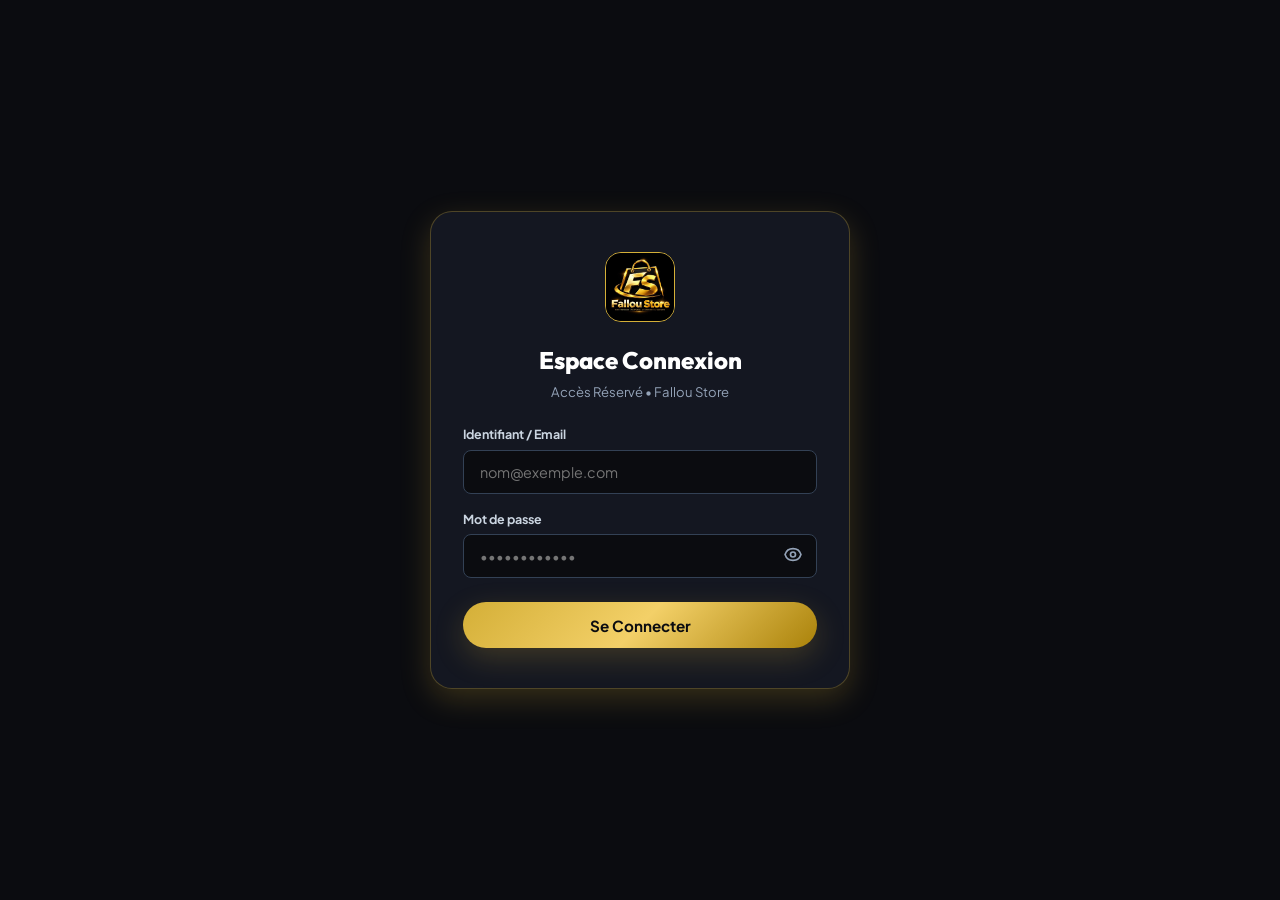
==== admin.html @ ade7ff46 "Initial commit: Fallou Store e-commerce, admin dashboard, vercel config, and Odoo snippet" ====
<!DOCTYPE html>
<html lang="fr">
<head>
  <meta charset="UTF-8">
  <meta name="viewport" content="width=device-width, initial-scale=1.0, viewport-fit=cover">
  <title>Administration | Fallou Store (FS)</title>
  <meta name="robots" content="noindex, nofollow">
  <link rel="icon" type="image/jpeg" href="photo_10_2026-09-23_10-36-58.jpg">
  <link rel="stylesheet" href="css/style.css">
  <link rel="stylesheet" href="https://fonts.googleapis.com/css2?family=Plus+Jakarta+Sans:wght@400;500;600;700;800&family=Outfit:wght@600;700;800;900&display=swap">
  <style>
    /* Styles spécifiques Dashboard Admin */
    body.admin-body {
      background: #0b0c10;
      color: #e2e8f0;
      padding-bottom: 2rem;
    }
    .admin-container {
      max-width: 1300px;
      margin: 0 auto;
      padding: 1.5rem 1rem;
    }
    .admin-top-nav {
      background: #141721;
      border: 1px solid rgba(212, 175, 55, 0.25);
      border-radius: var(--fs-radius-md);
      padding: 1rem 1.5rem;
      display: flex;
      align-items: center;
      justify-content: space-between;
      margin-bottom: 1.75rem;
      flex-wrap: wrap;
      gap: 1rem;
    }
    .admin-logo-wrap {
      display: flex;
      align-items: center;
      gap: 0.75rem;
    }
    .admin-nav-tabs {
      display: flex;
      gap: 0.5rem;
      background: #0b0c10;
      padding: 4px;
      border-radius: var(--fs-radius-full);
      flex-wrap: wrap;
    }
    .admin-nav-tab {
      padding: 0.5rem 1rem;
      font-size: 0.85rem;
      font-weight: 700;
      color: #94a3b8;
      border-radius: var(--fs-radius-full);
      transition: var(--fs-transition);
    }
    .admin-nav-tab.active {
      background: var(--fs-gold-gradient);
      color: #0b0c10;
    }
    .admin-kpi-grid {
      display: grid;
      grid-template-columns: repeat(auto-fit, minmax(240px, 1fr));
      gap: 1.25rem;
      margin-bottom: 2rem;
    }
    .admin-kpi-card {
      background: #141721;
      border: 1px solid rgba(255, 255, 255, 0.08);
      border-radius: var(--fs-radius-md);
      padding: 1.5rem;
      position: relative;
      overflow: hidden;
    }
    .admin-kpi-card::before {
      content: '';
      position: absolute;
      top: 0;
      left: 0;
      right: 0;
      height: 3px;
      background: var(--fs-gold-gradient);
    }
    .kpi-title {
      font-size: 0.82rem;
      color: #94a3b8;
      text-transform: uppercase;
      font-weight: 700;
      letter-spacing: 0.05em;
    }
    .kpi-val {
      font-family: var(--fs-font-display);
      font-size: 1.85rem;
      font-weight: 800;
      color: #ffffff;
      margin: 0.4rem 0 0.2rem;
    }
    .kpi-sub {
      font-size: 0.78rem;
      color: #10b981;
      font-weight: 600;
    }

    .admin-table-card {
      background: #141721;
      border: 1px solid rgba(255, 255, 255, 0.08);
      border-radius: var(--fs-radius-md);
      padding: 1.5rem;
      margin-bottom: 2rem;
    }
    .admin-table-head {
      display: flex;
      align-items: center;
      justify-content: space-between;
      margin-bottom: 1.25rem;
      flex-wrap: wrap;
      gap: 0.75rem;
    }
    .admin-table-head h3 {
      font-family: var(--fs-font-display);
      font-size: 1.25rem;
      font-weight: 800;
      color: #ffffff;
    }
    .admin-table-wrap {
      overflow-x: auto;
    }
    table.admin-table {
      width: 100%;
      border-collapse: collapse;
      text-align: left;
      font-size: 0.88rem;
    }
    table.admin-table th {
      background: #0f121a;
      color: #94a3b8;
      padding: 0.85rem 1rem;
      font-weight: 700;
      border-bottom: 1px solid rgba(255, 255, 255, 0.08);
    }
    table.admin-table td {
      padding: 0.95rem 1rem;
      border-bottom: 1px solid rgba(255, 255, 255, 0.05);
      color: #cbd5e1;
    }
    table.admin-table tr:hover td {
      background: rgba(255, 255, 255, 0.02);
    }
    .badge-status {
      padding: 0.25rem 0.65rem;
      border-radius: var(--fs-radius-full);
      font-size: 0.75rem;
      font-weight: 700;
      display: inline-block;
    }
    .badge-in-stock { background: rgba(16, 185, 129, 0.15); color: #34d399; }
    .badge-out-stock { background: rgba(239, 68, 68, 0.15); color: #f87171; }

    /* Switch iOS */
    .switch {
      position: relative;
      display: inline-block;
      width: 44px;
      height: 24px;
    }
    .switch input { opacity: 0; width: 0; height: 0; }
    .slider {
      position: absolute; cursor: pointer; top: 0; left: 0; right: 0; bottom: 0;
      background-color: #334155; transition: .3s; border-radius: 24px;
    }
    .slider:before {
      position: absolute; content: ""; height: 18px; width: 18px; left: 3px; bottom: 3px;
      background-color: white; transition: .3s; border-radius: 50%;
    }
    input:checked + .slider { background-color: #10b981; }
    input:checked + .slider:before { transform: translateX(20px); }

    /* Login Overlay */
    .login-overlay {
      position: fixed; inset: 0; background: #0b0c10;
      z-index: 9999; display: flex; align-items: center; justify-content: center; padding: 1rem;
    }
    .login-card {
      background: #141721; border: 1px solid rgba(212, 175, 55, 0.3);
      border-radius: var(--fs-radius-lg); padding: 2.5rem 2rem; max-width: 420px; width: 100%;
      text-align: center; box-shadow: var(--fs-shadow-gold);
    }
  </style>
</head>
<body class="admin-body">

  <!-- OVERLAY DE CONNEXION SÉCURISÉE -->
  <div id="adminLoginOverlay" class="login-overlay">
    <div class="login-card">
      <img src="photo_10_2026-09-23_10-36-58.jpg" alt="Fallou Store" style="width: 70px; height: 70px; border-radius: 16px; margin: 0 auto 1.25rem; border: 1px solid var(--fs-gold);">
      <h2 style="font-family: var(--fs-font-display); font-size: 1.5rem; font-weight: 800; color: #fff; margin-bottom: 0.25rem;">Espace Connexion</h2>
      <p style="font-size: 0.82rem; color: #94a3b8; margin-bottom: 1.5rem;">Accès Réservé • Fallou Store</p>

      <form id="adminLoginForm">
        <div style="margin-bottom: 1rem; text-align: left;">
          <label style="display: block; font-size: 0.78rem; font-weight: 700; color: #cbd5e1; margin-bottom: 0.35rem;">Identifiant / Email</label>
          <input type="email" id="loginEmail" class="fs-form-control" style="background: #0b0c10; border-color: #334155; color: #fff;" placeholder="nom@exemple.com" required>
        </div>
        <div style="margin-bottom: 1.5rem; text-align: left;">
          <label style="display: block; font-size: 0.78rem; font-weight: 700; color: #cbd5e1; margin-bottom: 0.35rem;">Mot de passe</label>
          <div style="position: relative;">
            <input type="password" id="loginPassword" class="fs-form-control" style="background: #0b0c10; border-color: #334155; color: #fff; padding-right: 42px;" placeholder="••••••••••••" required>
            <button type="button" id="togglePasswordBtn" style="position: absolute; right: 10px; top: 50%; transform: translateY(-50%); background: none; border: none; color: #94a3b8; cursor: pointer; padding: 4px;" title="Afficher/Masquer le mot de passe">
              <svg id="eyeIcon" width="20" height="20" fill="none" stroke="currentColor" viewBox="0 0 24 24">
                <path stroke-linecap="round" stroke-linejoin="round" stroke-width="2" d="M15 12a3 3 0 11-6 0 3 3 0 016 0z"/>
                <path stroke-linecap="round" stroke-linejoin="round" stroke-width="2" d="M2.458 12C3.732 7.943 7.523 5 12 5c4.478 0 8.268 2.943 9.542 7-1.274 4.057-5.064 7-9.542 7-4.477 0-8.268-2.943-9.542-7z"/>
              </svg>
            </button>
          </div>
        </div>
        <button type="submit" class="fs-btn-primary" style="width: 100%; justify-content: center;">
          Se Connecter
        </button>
      </form>
    </div>
  </div>

  <!-- CONTENU DASHBOARD -->
  <div class="admin-container" id="adminMainContent" style="display: none;">
    <!-- Top Header -->
    <header class="admin-top-nav">
      <div class="admin-logo-wrap">
        <img src="photo_10_2026-09-23_10-36-58.jpg" alt="FS Logo" style="width: 42px; height: 42px; border-radius: 10px; border: 1px solid var(--fs-gold);">
        <div>
          <h1 style="font-family: var(--fs-font-display); font-size: 1.2rem; font-weight: 800; color: #fff; line-height: 1.1;">Fallou Store <span style="color: var(--fs-gold);">Admin</span></h1>
          <span style="font-size: 0.72rem; color: #94a3b8;">Électronique • Parfums • Accessoires • Gadgets</span>
        </div>
      </div>

      <nav class="admin-nav-tabs">
        <button class="admin-nav-tab active" data-tab="tabOverview" onclick="switchAdminTab('tabOverview')">Vue Globale</button>
        <button class="admin-nav-tab" data-tab="tabOrders" onclick="switchAdminTab('tabOrders')">Commandes & Livraisons à Venir</button>
        <button class="admin-nav-tab" data-tab="tabTraffic" onclick="switchAdminTab('tabTraffic')">Fréquentation & Trafic</button>
        <button class="admin-nav-tab" data-tab="tabProducts" onclick="switchAdminTab('tabProducts')">Produits & Stock</button>
        <button class="admin-nav-tab" data-tab="tabAbandoned" onclick="switchAdminTab('tabAbandoned')">Paniers Abandonnés</button>
      </nav>

      <div style="display: flex; align-items: center; gap: 0.75rem; flex-wrap: wrap;">
        <div class="live-visitors-badge" id="liveVisitorsBadge" title="Visiteurs connectés actuellement">
          <span class="live-pulse-dot"></span>
          <span><b id="liveVisitorsCount">18</b> en direct</span>
        </div>
        <a href="index.html" class="fs-btn-video" style="padding: 0.5rem 0.9rem; font-size: 0.8rem;" target="_blank">
          Voir la Boutique ↗
        </a>
        <button onclick="adminLogout()" style="color: #ef4444; font-size: 0.8rem; font-weight: 700; padding: 0.5rem; background: rgba(239, 68, 68, 0.1); border-radius: 8px; border: none; cursor: pointer;">
          Déconnexion
        </button>
      </div>
    </header>

    <!-- SECTION 1 : VUE GLOBALE & STATISTIQUES EN DIRECT -->
    <div id="tabOverview" class="admin-tab-pane">
      <div class="admin-kpi-grid">
        <div class="admin-kpi-card" style="border-top: 3px solid #10b981;">
          <div class="kpi-title">CA Encaissé (Livrées)</div>
          <div class="kpi-val" id="kpiRevenue" style="color: #34d399;">0 FCFA</div>
          <div class="kpi-sub" id="kpiDeliveredCount">0 commandes livrées avec succès</div>
        </div>

        <div class="admin-kpi-card" style="border-top: 3px solid #f59e0b;">
          <div class="kpi-title">Commandes à Venir (À Livrer)</div>
          <div class="kpi-val" id="kpiUpcomingRevenue" style="color: #fbbf24;">0 FCFA</div>
          <div class="kpi-sub" id="kpiUpcomingCount" style="color: #fbbf24;">0 commandes en attente de livraison</div>
        </div>

        <div class="admin-kpi-card" style="border-top: 3px solid #38bdf8;">
          <div class="kpi-title">Fréquentation du Site</div>
          <div class="kpi-val" id="kpiVisitsToday" style="color: #38bdf8;">0 visites</div>
          <div class="kpi-sub" id="kpiVisitsTotal">Total : 0 visites enregistrées</div>
        </div>

        <div class="admin-kpi-card" style="border-top: 3px solid var(--fs-gold);">
          <div class="kpi-title">Taux de Conversion</div>
          <div class="kpi-val" id="kpiConversion" style="color: var(--fs-gold-light);">0%</div>
          <div class="kpi-sub" id="kpiOrdersTotal">Commandes WhatsApp / Visiteurs</div>
        </div>

        <div class="admin-kpi-card">
          <div class="kpi-title">Catalogue & Stocks</div>
          <div class="kpi-val" id="kpiStockStatus">0 / 0</div>
          <div class="kpi-sub" id="kpiOutOfStockCount">0 en rupture</div>
        </div>

        <div class="admin-kpi-card">
          <div class="kpi-title">Paniers Abandonnés</div>
          <div class="kpi-val" id="kpiAbandonedCount" style="color: #f59e0b;">0</div>
          <div class="kpi-sub" style="color: #f59e0b;">Clients à relancer WhatsApp</div>
        </div>
      </div>

      <!-- Commandes à Venir Prioritaires (Action Rapide) -->
      <div class="admin-table-card" style="border: 1px solid rgba(245, 158, 11, 0.25);">
        <div class="admin-table-head">
          <div>
            <h3 style="color: #fbbf24; display: flex; align-items: center; gap: 8px;">
              <span>⚡</span> Commandes à Préparer & Livrer en Priorité
            </h3>
            <p style="font-size: 0.8rem; color: #94a3b8; margin-top: 3px;">Ces commandes nécessitent une préparation de colis ou un contact avec le coursier.</p>
          </div>
          <button class="fs-btn-primary" style="padding: 0.45rem 1rem; font-size: 0.82rem;" onclick="switchAdminTab('tabOrders')">Gérer Tout le Planning</button>
        </div>
        <div class="admin-table-wrap">
          <table class="admin-table">
            <thead>
              <tr>
                <th>Réf</th>
                <th>Client & Contact</th>
                <th>Articles</th>
                <th>Zone / Créneau</th>
                <th>Montant</th>
                <th>Statut Actuel</th>
                <th>Changer Statut</th>
              </tr>
            </thead>
            <tbody id="upcomingOrdersTableBody">
              <!-- Dynamique JS -->
            </tbody>
          </table>
        </div>
      </div>

      <!-- Dernières Commandes Récentes -->
      <div class="admin-table-card">
        <div class="admin-table-head">
          <h3>Toutes les Commandes Récentes</h3>
          <button class="fs-btn-primary" style="padding: 0.45rem 1rem; font-size: 0.82rem;" onclick="switchAdminTab('tabOrders')">Voir Historique Complet</button>
        </div>
        <div class="admin-table-wrap">
          <table class="admin-table">
            <thead>
              <tr>
                <th>Réf</th>
                <th>Date</th>
                <th>Client</th>
                <th>Téléphone</th>
                <th>Zone / Ville</th>
                <th>Montant</th>
                <th>Paiement</th>
                <th>Statut</th>
              </tr>
            </thead>
            <tbody id="overviewOrdersTable">
              <!-- Dynamique JS -->
            </tbody>
          </table>
        </div>
      </div>
    </div>

    <!-- SECTION 2 : COMMANDES WHATSAPP & COMMANDES À VENIR -->
    <div id="tabOrders" class="admin-tab-pane" style="display: none;">
      <div class="admin-table-card">
        <div class="admin-table-head">
          <div>
            <h3>Gestion Complète des Commandes & Livraisons</h3>
            <p style="font-size: 0.82rem; color: #94a3b8;">Mettez à jour le statut en temps réel pour synchroniser les livraisons et le chiffre d'affaires.</p>
          </div>
          <div style="display: flex; gap: 0.5rem; flex-wrap: wrap;">
            <button class="fs-btn-video" style="font-size: 0.8rem; padding: 0.45rem 0.85rem;" onclick="filterOrdersByStatus('all')">Toutes</button>
            <button class="fs-btn-video" style="font-size: 0.8rem; padding: 0.45rem 0.85rem;" onclick="filterOrdersByStatus('pending')">À Livrer</button>
            <button class="fs-btn-video" style="font-size: 0.8rem; padding: 0.45rem 0.85rem;" onclick="filterOrdersByStatus('done')">Livrées</button>
          </div>
        </div>
        <div class="admin-table-wrap">
          <table class="admin-table">
            <thead>
              <tr>
                <th>Réf</th>
                <th>Date</th>
                <th>Client & WhatsApp</th>
                <th>Articles commandés</th>
                <th>Zone & Créneau</th>
                <th>Total (FCFA)</th>
                <th>Statut</th>
                <th>Mise à Jour Rapide</th>
                <th>Action</th>
              </tr>
            </thead>
            <tbody id="allOrdersTable">
              <!-- Rempli par JS -->
            </tbody>
          </table>
        </div>
      </div>
    </div>

    <!-- SECTION 3 : FRÉQUENTATION & ANALYTICS DU SITE -->
    <div id="tabTraffic" class="admin-tab-pane" style="display: none;">
      <div class="admin-kpi-grid">
        <div class="admin-kpi-card">
          <div class="kpi-title">Visiteurs en Direct</div>
          <div class="kpi-val" id="trafficLiveCount" style="color: #10b981;">18</div>
          <div class="kpi-sub">Navigation active sur Fallou Store</div>
        </div>
        <div class="admin-kpi-card">
          <div class="kpi-title">Visites Aujourd'hui</div>
          <div class="kpi-val" id="trafficTodayCount" style="color: #38bdf8;">192</div>
          <div class="kpi-sub">+18% par rapport à la moyenne</div>
        </div>
        <div class="admin-kpi-card">
          <div class="kpi-title">Visites Totales Enregistrées</div>
          <div class="kpi-val" id="trafficTotalCount">1 480</div>
          <div class="kpi-sub">Sessions cumulées</div>
        </div>
        <div class="admin-kpi-card">
          <div class="kpi-title">Temps Moyen par Session</div>
          <div class="kpi-val" style="color: var(--fs-gold-light);">3m 42s</div>
          <div class="kpi-sub">Fort engagement sur les fiches produits</div>
        </div>
      </div>

      <!-- Graphiques et Répartition du Trafic -->
      <div style="display: grid; grid-template-columns: repeat(auto-fit, minmax(320px, 1fr)); gap: 1.5rem; margin-bottom: 2rem;">
        
        <!-- Appareils des Visiteurs -->
        <div class="admin-table-card" style="margin-bottom: 0;">
          <h3 style="margin-bottom: 1rem; font-size: 1.1rem; color: #fff;">📱 Appareils des Visiteurs</h3>
          <div style="margin-bottom: 1rem;">
            <div style="display: flex; justify-content: space-between; font-size: 0.85rem; margin-bottom: 0.4rem;">
              <span>Smartphones (iPhone, Android)</span>
              <b style="color: var(--fs-gold);">84%</b>
            </div>
            <div class="fs-stat-bar-track">
              <div class="fs-stat-bar-fill" style="width: 84%; background: var(--fs-gold-gradient);"></div>
            </div>
          </div>
          <div>
            <div style="display: flex; justify-content: space-between; font-size: 0.85rem; margin-bottom: 0.4rem;">
              <span>Ordinateurs & Laptops</span>
              <b style="color: #38bdf8;">16%</b>
            </div>
            <div class="fs-stat-bar-track">
              <div class="fs-stat-bar-fill" style="width: 16%; background: #38bdf8;"></div>
            </div>
          </div>
        </div>

        <!-- Zones Géographiques des Acheteurs -->
        <div class="admin-table-card" style="margin-bottom: 0;">
          <h3 style="margin-bottom: 1rem; font-size: 1.1rem; color: #fff;">📍 Provenance des Visiteurs</h3>
          <div style="margin-bottom: 0.75rem;">
            <div style="display: flex; justify-content: space-between; font-size: 0.85rem; margin-bottom: 0.35rem;">
              <span>Dakar Ville (Plateau, Almadies, Mermoz, Ouakam)</span>
              <b>68%</b>
            </div>
            <div class="fs-stat-bar-track">
              <div class="fs-stat-bar-fill" style="width: 68%; background: #10b981;"></div>
            </div>
          </div>
          <div style="margin-bottom: 0.75rem;">
            <div style="display: flex; justify-content: space-between; font-size: 0.85rem; margin-bottom: 0.35rem;">
              <span>Banlieue (Guédiawaye, Pikine, Rufisque)</span>
              <b>22%</b>
            </div>
            <div class="fs-stat-bar-track">
              <div class="fs-stat-bar-fill" style="width: 22%; background: #f59e0b;"></div>
            </div>
          </div>
          <div>
            <div style="display: flex; justify-content: space-between; font-size: 0.85rem; margin-bottom: 0.35rem;">
              <span>Régions (Thiès, Mbour, Saint-Louis, Touba)</span>
              <b>10%</b>
            </div>
            <div class="fs-stat-bar-track">
              <div class="fs-stat-bar-fill" style="width: 10%; background: #ec4899;"></div>
            </div>
          </div>
        </div>

        <!-- Tranches Horaires d'Affluence -->
        <div class="admin-table-card" style="margin-bottom: 0;">
          <h3 style="margin-bottom: 1rem; font-size: 1.1rem; color: #fff;">⏰ Heures d'Affluence (Pics d'Achats)</h3>
          <div style="display: flex; flex-direction: column; gap: 0.75rem;">
            <div>
              <div style="display: flex; justify-content: space-between; font-size: 0.82rem; margin-bottom: 0.3rem;">
                <span>Soirée (18h00 - 23h00) • Pic Majeur</span>
                <b style="color: #34d399;">42% des visites</b>
              </div>
              <div class="fs-stat-bar-track"><div class="fs-stat-bar-fill" style="width: 42%; background: #10b981;"></div></div>
            </div>
            <div>
              <div style="display: flex; justify-content: space-between; font-size: 0.82rem; margin-bottom: 0.3rem;">
                <span>Après-Midi (13h00 - 17h00)</span>
                <b style="color: #38bdf8;">32% des visites</b>
              </div>
              <div class="fs-stat-bar-track"><div class="fs-stat-bar-fill" style="width: 32%; background: #38bdf8;"></div></div>
            </div>
            <div>
              <div style="display: flex; justify-content: space-between; font-size: 0.82rem; margin-bottom: 0.3rem;">
                <span>Matinée (09h00 - 12h00)</span>
                <b style="color: #94a3b8;">26% des visites</b>
              </div>
              <div class="fs-stat-bar-track"><div class="fs-stat-bar-fill" style="width: 26%; background: #64748b;"></div></div>
            </div>
          </div>
        </div>

      </div>
    </div>

    <!-- SECTION 4 : GESTION DES PRODUITS & STOCK -->
    <div id="tabProducts" class="admin-tab-pane" style="display: none;">
      <div class="admin-table-card">
        <div class="admin-table-head">
          <div>
            <h3>Catalogue des Produits & État des Stocks</h3>
            <p style="font-size: 0.8rem; color: #94a3b8; margin-top: 3px;">Basculez un produit en rupture d'un simple clic pour désactiver l'achat sur le site public.</p>
          </div>
          <button class="fs-btn-primary" onclick="openAddProductModal()">
            + Ajouter un Nouveau Produit
          </button>
        </div>

        <div class="admin-table-wrap">
          <table class="admin-table">
            <thead>
              <tr>
                <th>Visuel</th>
                <th>Nom du Produit</th>
                <th>Catégorie</th>
                <th>Prix (FCFA)</th>
                <th>État du Stock</th>
                <th>Action Rapide</th>
                <th>Supprimer</th>
              </tr>
            </thead>
            <tbody id="adminProductsTable">
              <!-- Rempli par JavaScript -->
            </tbody>
          </table>
        </div>
      </div>
    </div>

    <!-- SECTION 5 : PANIERS ABANDONNÉS & RELANCE -->
    <div id="tabAbandoned" class="admin-tab-pane" style="display: none;">
      <div class="admin-table-card">
        <div class="admin-table-head">
          <div>
            <h3>Paniers Abandonnés Détectés</h3>
            <p style="font-size: 0.8rem; color: #94a3b8;">Relancez ces prospects sur WhatsApp pour convertir leur panier en vente !</p>
          </div>
        </div>
        <div class="admin-table-wrap">
          <table class="admin-table">
            <thead>
              <tr>
                <th>Date Détection</th>
                <th>Contact</th>
                <th>Articles dans le panier</th>
                <th>Valeur Estimée</th>
                <th>Relance WhatsApp</th>
              </tr>
            </thead>
            <tbody id="abandonedTable">
              <!-- Rempli par JS -->
            </tbody>
          </table>
        </div>
      </div>
    </div>
  </div>

  <!-- MODALE AJOUT DE PRODUIT -->
  <div id="adminAddModal" class="fs-modal-backdrop">
    <div class="fs-modal-window" style="background: #141721; color: #fff; max-width: 600px; border: 1px solid rgba(212, 175, 55, 0.3);">
      <button class="fs-modal-close" onclick="closeAddProductModal()" style="background: #0f121a; color: #fff;">✕</button>
      <div style="padding: 2rem;">
        <h3 style="font-family: var(--fs-font-display); font-size: 1.4rem; font-weight: 800; color: #fff; margin-bottom: 1.25rem;">
          Ajouter un Produit au Catalogue
        </h3>
        <form id="adminAddProductForm">
          <div class="fs-form-group">
            <label class="fs-form-label" style="color: #cbd5e1;">Nom du Produit *</label>
            <input type="text" id="newProdName" class="fs-form-control" style="background: #0b0c10; border-color: #334155; color: #fff;" placeholder="ex: Smart Watch Série 12 Ultra" required>
          </div>
          <div style="display: grid; grid-template-columns: 1fr 1fr; gap: 1rem;">
            <div class="fs-form-group">
              <label class="fs-form-label" style="color: #cbd5e1;">Catégorie *</label>
              <select id="newProdCat" class="fs-form-control" style="background: #0b0c10; border-color: #334155; color: #fff;" required>
                <option value="electronique">Électronique</option>
                <option value="parfums">Parfums</option>
                <option value="accessoires">Accessoires</option>
                <option value="gadgets">Gadgets</option>
              </select>
            </div>
            <div class="fs-form-group">
              <label class="fs-form-label" style="color: #cbd5e1;">Prix (FCFA) *</label>
              <input type="number" id="newProdPrice" class="fs-form-control" style="background: #0b0c10; border-color: #334155; color: #fff;" placeholder="ex: 35000" required>
            </div>
          </div>
          <div class="fs-form-group">
            <label class="fs-form-label" style="color: #cbd5e1;">URL de la Photo du Produit *</label>
            <input type="url" id="newProdImage" class="fs-form-control" style="background: #0b0c10; border-color: #334155; color: #fff;" placeholder="https://res.cloudinary.com/... ou nom de fichier local" required>
          </div>
          <div class="fs-form-group">
            <label class="fs-form-label" style="color: #cbd5e1;">Description Courte</label>
            <textarea id="newProdDesc" class="fs-form-control" style="background: #0b0c10; border-color: #334155; color: #fff; min-height: 80px;" placeholder="Points forts, fonctionnalités, caractéristiques..."></textarea>
          </div>
          <button type="submit" class="fs-btn-primary" style="width: 100%; justify-content: center; margin-top: 1rem;">
            Enregistrer et Publier sur le Site
          </button>
        </form>
      </div>
    </div>
  </div>

  <!-- BOÎTE DE DIALOGUE DE CONFIRMATION PERSONNALISÉE (Remplace confirm()) -->
  <div id="fsConfirmDialog" class="fs-confirm-dialog-backdrop" role="dialog" aria-modal="true">
    <div class="fs-confirm-dialog-card">
      <div class="fs-confirm-dialog-icon">
        <svg width="32" height="32" fill="none" stroke="currentColor" viewBox="0 0 24 24">
          <path stroke-linecap="round" stroke-linejoin="round" stroke-width="2" d="M19 7l-.867 12.142A2 2 0 0116.138 21H7.862a2 2 0 01-1.995-1.858L5 7m5 4v6m4-6v6m1-10V4a1 1 0 00-1-1h-4a1 1 0 00-1 1v3M4 7h16" />
        </svg>
      </div>
      <h3 class="fs-confirm-dialog-title" id="fsConfirmTitle">Confirmer l'action</h3>
      <p class="fs-confirm-dialog-desc" id="fsConfirmMsg">Êtes-vous certain de vouloir effectuer cette action ?</p>
      <div id="fsConfirmItemWrap"></div>
      <div class="fs-confirm-dialog-actions">
        <button type="button" class="fs-confirm-btn-cancel" id="fsConfirmCancelBtn">Annuler</button>
        <button type="button" class="fs-confirm-btn-danger" id="fsConfirmOkBtn">
          <svg width="18" height="18" fill="none" stroke="currentColor" viewBox="0 0 24 24"><path stroke-linecap="round" stroke-linejoin="round" stroke-width="2" d="M19 7l-.867 12.142A2 2 0 0116.138 21H7.862a2 2 0 01-1.995-1.858L5 7m5 4v6m4-6v6m1-10V4a1 1 0 00-1-1h-4a1 1 0 00-1 1v3M4 7h16"/></svg>
          <span id="fsConfirmOkText">Supprimer</span>
        </button>
      </div>
    </div>
  </div>

  <script src="js/products-data.js"></script>
  <script src="js/supabase-client.js"></script>
  <script src="js/admin.js"></script>
</body>
</html>
---- css/style.css ----
/* ==========================================================================
   FALLOU STORE (FS) - DESIGN SYSTEM & STYLESHEET HAUTE COUTURE
   Inspiré par NovaTrend & TechHub - Dark Luxe Gold & Modern Minimalist
   Optimisé Mobile First, Desktop & Compatibilité Odoo
   ========================================================================== */

@import url('https://fonts.googleapis.com/css2?family=Plus+Jakarta+Sans:wght@300;400;500;600;700;800&family=Outfit:wght@400;500;600;700;800;900&display=swap');

:root {
  /* Palette de couleurs Luxe */
  --fs-gold: #d4af37;
  --fs-gold-light: #f5d77f;
  --fs-gold-dark: #aa820a;
  --fs-gold-glow: rgba(212, 175, 55, 0.25);
  --fs-gold-gradient: linear-gradient(135deg, #d4af37 0%, #f3d068 50%, #aa820a 100%);
  --fs-gold-gradient-hover: linear-gradient(135deg, #f5d77f 0%, #d4af37 50%, #c1951c 100%);
  
  --fs-bg-dark: #0a0b0e;
  --fs-bg-card-dark: #12141a;
  --fs-bg-elevated: #1a1e28;
  --fs-border-dark: rgba(255, 255, 255, 0.08);
  --fs-border-gold: rgba(212, 175, 55, 0.35);

  --fs-bg-light: #f8f9fc;
  --fs-bg-card-white: #ffffff;
  --fs-text-main: #0f172a;
  --fs-text-muted: #64748b;
  --fs-text-white: #ffffff;
  --fs-text-gold: #c59b27;

  --fs-whatsapp: #25d366;
  --fs-whatsapp-dark: #128c7e;
  --fs-wave: #1ba0e2;
  --fs-om: #ff6600;
  --fs-danger: #ef4444;
  --fs-success: #10b981;

  /* Typographie */
  --fs-font-sans: 'Plus Jakarta Sans', -apple-system, BlinkMacSystemFont, 'Segoe UI', Roboto, sans-serif;
  --fs-font-display: 'Outfit', -apple-system, BlinkMacSystemFont, sans-serif;

  /* Ombres & Effets */
  --fs-shadow-sm: 0 2px 8px rgba(0, 0, 0, 0.04);
  --fs-shadow-md: 0 8px 24px rgba(0, 0, 0, 0.07);
  --fs-shadow-lg: 0 16px 40px rgba(0, 0, 0, 0.12);
  --fs-shadow-gold: 0 10px 30px rgba(212, 175, 55, 0.22);
  --fs-radius-sm: 8px;
  --fs-radius-md: 14px;
  --fs-radius-lg: 22px;
  --fs-radius-xl: 32px;
  --fs-radius-full: 9999px;

  --fs-transition: all 0.25s cubic-bezier(0.16, 1, 0.3, 1);
  --fs-nav-height: 72px;
  --fs-mobile-bar-height: 68px;
}

/* Reset de base */
*, *::before, *::after {
  box-sizing: border-box;
  margin: 0;
  padding: 0;
}

html {
  scroll-behavior: smooth;
  font-size: 16px;
  -webkit-tap-highlight-color: transparent;
}

body {
  font-family: var(--fs-font-sans);
  background-color: var(--fs-bg-light);
  color: var(--fs-text-main);
  line-height: 1.5;
  overflow-x: hidden;
  padding-bottom: calc(var(--fs-mobile-bar-height) + env(safe-area-inset-bottom, 0px));
}

@media (min-width: 992px) {
  body {
    padding-bottom: 0;
  }
}

/* Utilitaires & Liens */
a {
  color: inherit;
  text-decoration: none;
  transition: var(--fs-transition);
}

button {
  cursor: pointer;
  border: none;
  background: none;
  font-family: inherit;
  outline: none;
}

img {
  max-width: 100%;
  height: auto;
  display: block;
}

.container {
  width: 100%;
  max-width: 1280px;
  margin: 0 auto;
  padding: 0 1.25rem;
}

/* ==========================================================================
   1. TOP ANNOUNCEMENT BAR (NovaTrend Inspired)
   ========================================================================== */
.fs-top-bar {
  background: var(--fs-bg-dark);
  color: #d1d5db;
  font-size: 0.82rem;
  padding: 0.5rem 0;
  border-bottom: 1px solid rgba(212, 175, 55, 0.2);
  /* Hidden on mobile — prevents double bar on phones */
  display: none;
}

@media (min-width: 768px) {
  .fs-top-bar {
    display: block;
  }
}

.fs-top-bar-inner {
  display: flex;
  align-items: center;
  justify-content: space-between;
  flex-wrap: wrap;
  gap: 0.5rem;
}

.fs-top-ticker {
  display: flex;
  align-items: center;
  gap: 0.75rem;
  font-weight: 500;
}

.fs-top-ticker .badge-pulse {
  background: var(--fs-gold-gradient);
  color: #000;
  font-size: 0.7rem;
  font-weight: 700;
  padding: 2px 8px;
  border-radius: var(--fs-radius-full);
  text-transform: uppercase;
}

.fs-top-links {
  display: none;
  align-items: center;
  gap: 1.25rem;
}

@media (min-width: 768px) {
  .fs-top-links {
    display: flex;
  }
}

.fs-top-links a:hover {
  color: var(--fs-gold-light);
}

/* ==========================================================================
   2. MAIN HEADER & NAVIGATION
   ========================================================================== */
.fs-header {
  position: sticky;
  top: 0;
  z-index: 1000;
  background: rgba(255, 255, 255, 0.95);
  backdrop-filter: blur(12px);
  -webkit-backdrop-filter: blur(12px);
  border-bottom: 1px solid rgba(0, 0, 0, 0.06);
  transition: var(--fs-transition);
}

.fs-header-inner {
  display: flex;
  align-items: center;
  justify-content: space-between;
  height: var(--fs-nav-height);
  gap: 1rem;
}

/* Brand Logo */
.fs-brand {
  display: flex;
  align-items: center;
  gap: 0.75rem;
  text-decoration: none;
}

.fs-logo-img {
  width: 46px;
  height: 46px;
  border-radius: 12px;
  object-fit: cover;
  box-shadow: 0 4px 12px rgba(212, 175, 55, 0.3);
  border: 1px solid rgba(212, 175, 55, 0.4);
}

.fs-brand-text {
  display: flex;
  flex-direction: column;
}

.fs-brand-title {
  font-family: var(--fs-font-display);
  font-size: 1.35rem;
  font-weight: 800;
  letter-spacing: -0.02em;
  color: #0b0c10;
  line-height: 1.1;
}

.fs-brand-title span {
  background: var(--fs-gold-gradient);
  -webkit-background-clip: text;
  -webkit-text-fill-color: transparent;
}

.fs-brand-subtitle {
  font-size: 0.68rem;
  color: var(--fs-text-muted);
  text-transform: uppercase;
  letter-spacing: 0.12em;
  font-weight: 600;
}

/* Desktop Search Bar */
.fs-search-wrapper {
  flex: 1;
  max-width: 440px;
  position: relative;
  display: none;
}

@media (min-width: 768px) {
  .fs-search-wrapper {
    display: block;
  }
}

.fs-search-input {
  width: 100%;
  padding: 0.7rem 1.25rem 0.7rem 2.75rem;
  border-radius: var(--fs-radius-full);
  border: 1px solid #e2e8f0;
  background: #f1f5f9;
  font-size: 0.9rem;
  color: var(--fs-text-main);
  transition: var(--fs-transition);
}

.fs-search-input:focus {
  background: #ffffff;
  border-color: var(--fs-gold);
  box-shadow: 0 0 0 3px var(--fs-gold-glow);
  outline: none;
}

.fs-search-icon {
  position: absolute;
  left: 1rem;
  top: 50%;
  transform: translateY(-50%);
  color: #94a3b8;
  pointer-events: none;
}

/* Header Actions */
.fs-header-actions {
  display: flex;
  align-items: center;
  gap: 0.65rem;
}

.fs-btn-icon {
  width: 42px;
  height: 42px;
  border-radius: 50%;
  display: flex;
  align-items: center;
  justify-content: center;
  background: #f1f5f9;
  color: #334155;
  transition: var(--fs-transition);
  position: relative;
}

.fs-btn-icon:hover {
  background: #e2e8f0;
  color: #0b0c10;
  transform: translateY(-2px);
}

.fs-badge-count {
  position: absolute;
  top: -3px;
  right: -3px;
  background: var(--fs-gold-gradient);
  color: #000;
  font-size: 0.7rem;
  font-weight: 800;
  width: 20px;
  height: 20px;
  border-radius: 50%;
  display: flex;
  align-items: center;
  justify-content: center;
  border: 2px solid #ffffff;
  animation: pulseBadge 2s infinite;
}

@keyframes pulseBadge {
  0%, 100% { transform: scale(1); }
  50% { transform: scale(1.15); }
}

.fs-header-whatsapp-btn {
  display: none;
  align-items: center;
  gap: 0.5rem;
  background: #25d366;
  color: #ffffff;
  font-weight: 600;
  font-size: 0.85rem;
  padding: 0.6rem 1.1rem;
  border-radius: var(--fs-radius-full);
  box-shadow: 0 4px 14px rgba(37, 211, 102, 0.35);
  transition: var(--fs-transition);
}

@media (min-width: 992px) {
  .fs-header-whatsapp-btn {
    display: flex;
  }
}

.fs-header-whatsapp-btn:hover {
  background: #1eb956;
  transform: translateY(-2px);
  box-shadow: 0 6px 18px rgba(37, 211, 102, 0.45);
}

/* ==========================================================================
   3. HERO SECTION (TechHub & NovaTrend Fusion)
   ========================================================================== */
.fs-hero {
  padding: 1.5rem 0 2rem;
  background: linear-gradient(180deg, #f8f9fc 0%, #ffffff 100%);
}

.fs-hero-card {
  background: #0d0f17;
  border-radius: var(--fs-radius-lg);
  padding: 2.25rem 1.75rem;
  color: #ffffff;
  position: relative;
  overflow: hidden;
  box-shadow: 0 20px 50px rgba(0, 0, 0, 0.35);
  border: 1px solid rgba(212, 175, 55, 0.3);
}

/* Carrousel d'ambiance en arrière-plan du Hero (Électronique + Parfum) */
.fs-hero-bg-carousel {
  position: absolute;
  inset: 0;
  overflow: hidden;
  z-index: 1;
  pointer-events: none;
}

.fs-hero-slide {
  position: absolute;
  inset: 0;
  background-size: cover;
  background-position: center;
  opacity: 0;
  transform: scale(1.0);
  animation: heroCrossfade 14s infinite cubic-bezier(0.4, 0, 0.2, 1);
}

.fs-slide-tech {
  animation-delay: 0s;
}

.fs-slide-perfume {
  animation-delay: 7s;
}

@keyframes heroCrossfade {
  0% {
    opacity: 0;
    transform: scale(1.0);
  }
  12% {
    opacity: 0.40;
  }
  42% {
    opacity: 0.40;
    transform: scale(1.07);
  }
  50% {
    opacity: 0;
    transform: scale(1.1);
  }
  100% {
    opacity: 0;
    transform: scale(1.0);
  }
}

.fs-hero-bg-overlay {
  position: absolute;
  inset: 0;
  background: linear-gradient(135deg, rgba(10, 11, 15, 0.94) 0%, rgba(18, 20, 28, 0.88) 55%, rgba(10, 11, 15, 0.96) 100%);
  backdrop-filter: blur(3px);
  -webkit-backdrop-filter: blur(3px);
  z-index: 2;
}

.fs-hero-card::before {
  content: '';
  position: absolute;
  top: -100px;
  right: -100px;
  width: 340px;
  height: 340px;
  background: radial-gradient(circle, rgba(212, 175, 55, 0.25) 0%, transparent 70%);
  border-radius: 50%;
  pointer-events: none;
  z-index: 2;
}

.fs-hero-content {
  position: relative;
  z-index: 3;
  max-width: 640px;
}

.fs-hero-tag {
  display: inline-flex;
  align-items: center;
  gap: 0.5rem;
  background: rgba(212, 175, 55, 0.15);
  border: 1px solid rgba(212, 175, 55, 0.4);
  color: var(--fs-gold-light);
  font-size: 0.75rem;
  font-weight: 700;
  text-transform: uppercase;
  letter-spacing: 0.1em;
  padding: 0.35rem 0.9rem;
  border-radius: var(--fs-radius-full);
  margin-bottom: 1.25rem;
}

.fs-hero-title {
  font-family: var(--fs-font-display);
  font-size: clamp(2rem, 5vw, 3.4rem);
  font-weight: 900;
  line-height: 1.1;
  letter-spacing: -0.03em;
  margin-bottom: 1rem;
}

.fs-hero-title .gold-gradient {
  background: var(--fs-gold-gradient);
  -webkit-background-clip: text;
  -webkit-text-fill-color: transparent;
}

.fs-hero-desc {
  font-size: clamp(0.95rem, 2vw, 1.1rem);
  color: #94a3b8;
  margin-bottom: 1.75rem;
  line-height: 1.6;
}

.fs-hero-cta-group {
  display: flex;
  align-items: center;
  flex-wrap: wrap;
  gap: 1rem;
}

.fs-btn-primary {
  display: inline-flex;
  align-items: center;
  gap: 0.6rem;
  background: var(--fs-gold-gradient);
  color: #0b0c10;
  font-weight: 700;
  font-size: 0.95rem;
  padding: 0.85rem 1.6rem;
  border-radius: var(--fs-radius-full);
  box-shadow: var(--fs-shadow-gold);
  transition: var(--fs-transition);
}

.fs-btn-primary:hover {
  background: var(--fs-gold-gradient-hover);
  transform: translateY(-2px);
  box-shadow: 0 12px 32px rgba(212, 175, 55, 0.35);
}

.fs-btn-video {
  display: inline-flex;
  align-items: center;
  gap: 0.6rem;
  background: rgba(255, 255, 255, 0.1);
  backdrop-filter: blur(8px);
  color: #ffffff;
  font-weight: 600;
  font-size: 0.92rem;
  padding: 0.85rem 1.4rem;
  border-radius: var(--fs-radius-full);
  border: 1px solid rgba(255, 255, 255, 0.2);
  transition: var(--fs-transition);
}

.fs-btn-video:hover {
  background: rgba(255, 255, 255, 0.2);
  border-color: var(--fs-gold);
  color: var(--fs-gold-light);
}

.fs-hero-badges {
  margin-top: 2rem;
  display: flex;
  flex-wrap: wrap;
  gap: 1.25rem;
  padding-top: 1.5rem;
  border-top: 1px solid rgba(255, 255, 255, 0.1);
}

.fs-hero-badge-item {
  display: flex;
  align-items: center;
  gap: 0.5rem;
  font-size: 0.82rem;
  color: #cbd5e1;
}

.fs-hero-badge-item svg {
  color: var(--fs-gold);
}

/* ==========================================================================
   4. CATEGORY PILLS (TechHub Style)
   ========================================================================== */
.fs-categories-bar {
  padding: 1.5rem 0 1rem;
}

.fs-categories-scroll {
  display: flex;
  gap: 0.75rem;
  overflow-x: auto;
  padding-bottom: 0.5rem;
  scrollbar-width: none;
  -ms-overflow-style: none;
}

.fs-categories-scroll::-webkit-scrollbar {
  display: none;
}

.fs-cat-chip {
  display: flex;
  align-items: center;
  gap: 0.6rem;
  padding: 0.6rem 1.1rem;
  background: #ffffff;
  border-radius: var(--fs-radius-full);
  border: 1px solid #e2e8f0;
  font-size: 0.88rem;
  font-weight: 600;
  color: #475569;
  white-space: nowrap;
  box-shadow: var(--fs-shadow-sm);
  transition: var(--fs-transition);
}

.fs-cat-chip .chip-icon {
  width: 28px;
  height: 28px;
  border-radius: 50%;
  background: #f1f5f9;
  display: flex;
  align-items: center;
  justify-content: center;
  color: #64748b;
  transition: var(--fs-transition);
}

.fs-cat-chip:hover,
.fs-cat-chip.active {
  background: #0f172a;
  color: #ffffff;
  border-color: #0f172a;
}

.fs-cat-chip:hover .chip-icon,
.fs-cat-chip.active .chip-icon {
  background: var(--fs-gold-gradient);
  color: #000000;
}

/* ==========================================================================
   5. FLASH SALE BANNER & COUNTDOWN (NovaTrend Style)
   ========================================================================== */
.fs-flash-section {
  padding: 1.5rem 0 2rem;
}

.fs-flash-card {
  background: linear-gradient(135deg, #181920 0%, #222533 100%);
  border-radius: var(--fs-radius-lg);
  padding: 1.5rem 1.75rem;
  color: #ffffff;
  display: flex;
  align-items: center;
  justify-content: space-between;
  flex-wrap: wrap;
  gap: 1.25rem;
  border: 1px solid rgba(212, 175, 55, 0.3);
  position: relative;
  overflow: hidden;
}

.fs-flash-info {
  display: flex;
  align-items: center;
  gap: 1rem;
}

.fs-flash-badge {
  background: #ef4444;
  color: #ffffff;
  font-size: 0.75rem;
  font-weight: 800;
  padding: 0.35rem 0.75rem;
  border-radius: var(--fs-radius-sm);
  text-transform: uppercase;
  letter-spacing: 0.05em;
  display: inline-block;
}

.fs-flash-title {
  font-family: var(--fs-font-display);
  font-size: 1.35rem;
  font-weight: 800;
  margin-top: 0.25rem;
}

.fs-flash-timer {
  display: flex;
  align-items: center;
  gap: 0.5rem;
}

.timer-box {
  background: rgba(0, 0, 0, 0.4);
  border: 1px solid rgba(212, 175, 55, 0.3);
  border-radius: var(--fs-radius-sm);
  padding: 0.5rem 0.75rem;
  text-align: center;
  min-width: 52px;
}

.timer-num {
  font-family: var(--fs-font-display);
  font-size: 1.25rem;
  font-weight: 800;
  color: var(--fs-gold-light);
  line-height: 1;
}

.timer-label {
  font-size: 0.65rem;
  color: #94a3b8;
  text-transform: uppercase;
  margin-top: 3px;
}

.timer-colon {
  font-size: 1.25rem;
  font-weight: 700;
  color: var(--fs-gold);
}

/* ==========================================================================
   6. SECTION HEADERS & TABS
   ========================================================================== */
.fs-section-header {
  display: flex;
  align-items: flex-end;
  justify-content: space-between;
  margin-bottom: 1.5rem;
  flex-wrap: wrap;
  gap: 0.75rem;
}

.fs-section-title-wrap h2 {
  font-family: var(--fs-font-display);
  font-size: clamp(1.4rem, 3vw, 1.85rem);
  font-weight: 800;
  letter-spacing: -0.02em;
  color: #0f172a;
}

.fs-section-subtitle {
  font-size: 0.88rem;
  color: var(--fs-text-muted);
  margin-top: 0.25rem;
}

.fs-filter-tabs {
  display: flex;
  gap: 0.5rem;
  background: #f1f5f9;
  padding: 4px;
  border-radius: var(--fs-radius-full);
}

.fs-tab-btn {
  padding: 0.45rem 0.95rem;
  font-size: 0.82rem;
  font-weight: 600;
  color: #64748b;
  border-radius: var(--fs-radius-full);
  transition: var(--fs-transition);
}

.fs-tab-btn.active {
  background: #ffffff;
  color: #0f172a;
  box-shadow: var(--fs-shadow-sm);
}

/* ==========================================================================
   7. PRODUCT GRID & CARDS
   ========================================================================== */
.fs-product-grid {
  display: grid;
  grid-template-columns: repeat(auto-fill, minmax(240px, 1fr));
  gap: 1.25rem;
  margin-bottom: 3rem;
}

@media (max-width: 480px) {
  .fs-product-grid {
    grid-template-columns: repeat(2, 1fr);
    gap: 0.75rem;
  }
}

.fs-card {
  background: var(--fs-bg-card-white);
  border-radius: var(--fs-radius-md);
  border: 1px solid #edf2f7;
  overflow: hidden;
  display: flex;
  flex-direction: column;
  box-shadow: var(--fs-shadow-sm);
  transition: var(--fs-transition);
  position: relative;
}

.fs-card:hover {
  transform: translateY(-4px);
  box-shadow: var(--fs-shadow-md);
  border-color: #cbd5e1;
}

.fs-card-thumb-wrap {
  position: relative;
  background: #f8fafc;
  padding-top: 100%; /* Ratio 1:1 */
  overflow: hidden;
  cursor: pointer;
}

.fs-card-img {
  position: absolute;
  top: 0;
  left: 0;
  width: 100%;
  height: 100%;
  object-fit: cover;
  transition: transform 0.4s ease;
}

.fs-card:hover .fs-card-img {
  transform: scale(1.05);
}

.fs-card-badge {
  position: absolute;
  top: 10px;
  left: 10px;
  background: #0f172a;
  color: #ffffff;
  font-size: 0.68rem;
  font-weight: 700;
  padding: 0.25rem 0.65rem;
  border-radius: var(--fs-radius-full);
  text-transform: uppercase;
  letter-spacing: 0.04em;
  z-index: 2;
}

.fs-card-badge.gold {
  background: var(--fs-gold-gradient);
  color: #000000;
}

.fs-card-badge.out-of-stock {
  background: #ef4444;
}

.fs-card-quickview {
  position: absolute;
  bottom: 10px;
  left: 50%;
  transform: translateX(-50%) translateY(20px);
  background: rgba(255, 255, 255, 0.95);
  backdrop-filter: blur(6px);
  border: 1px solid #e2e8f0;
  padding: 0.45rem 0.9rem;
  border-radius: var(--fs-radius-full);
  font-size: 0.75rem;
  font-weight: 700;
  color: #0f172a;
  opacity: 0;
  transition: var(--fs-transition);
  display: flex;
  align-items: center;
  gap: 0.4rem;
  box-shadow: var(--fs-shadow-sm);
  white-space: nowrap;
}

.fs-card:hover .fs-card-quickview {
  opacity: 1;
  transform: translateX(-50%) translateY(0);
}

.fs-card-body {
  padding: 1rem;
  display: flex;
  flex-direction: column;
  flex: 1;
}

@media (max-width: 480px) {
  .fs-card-body {
    padding: 0.75rem;
  }
}

.fs-card-meta {
  display: flex;
  align-items: center;
  justify-content: space-between;
  margin-bottom: 0.35rem;
  font-size: 0.72rem;
  color: var(--fs-text-muted);
}

.fs-card-rating {
  display: flex;
  align-items: center;
  gap: 3px;
  color: #eab308;
  font-weight: 700;
}

.fs-card-title {
  font-size: 0.92rem;
  font-weight: 700;
  color: #0f172a;
  line-height: 1.35;
  margin-bottom: 0.5rem;
  display: -webkit-box;
  -webkit-line-clamp: 2;
  -webkit-box-orient: vertical;
  overflow: hidden;
  height: 2.7em;
}

@media (max-width: 480px) {
  .fs-card-title {
    font-size: 0.82rem;
  }
}

.fs-card-pricing {
  display: flex;
  align-items: baseline;
  gap: 0.5rem;
  margin-top: auto;
  margin-bottom: 0.75rem;
}

.fs-price-current {
  font-family: var(--fs-font-display);
  font-size: 1.15rem;
  font-weight: 800;
  color: #0f172a;
}

.fs-price-currency {
  font-size: 0.75rem;
  font-weight: 700;
  color: var(--fs-gold-dark);
}

.fs-price-old {
  font-size: 0.8rem;
  color: #94a3b8;
  text-decoration: line-through;
}

.fs-card-actions {
  display: grid;
  grid-template-columns: 1fr auto;
  gap: 0.4rem;
}

.fs-btn-add-cart {
  background: #f1f5f9;
  color: #0f172a;
  border-radius: var(--fs-radius-sm);
  padding: 0.55rem 0.75rem;
  font-size: 0.82rem;
  font-weight: 700;
  display: flex;
  align-items: center;
  justify-content: center;
  gap: 0.4rem;
  transition: var(--fs-transition);
}

.fs-btn-add-cart:hover {
  background: #0f172a;
  color: #ffffff;
}

.fs-btn-direct-wa {
  background: #25d366;
  color: #ffffff;
  border-radius: var(--fs-radius-sm);
  padding: 0.55rem;
  display: flex;
  align-items: center;
  justify-content: center;
  transition: var(--fs-transition);
}

.fs-btn-direct-wa:hover {
  background: #1eb956;
  transform: scale(1.05);
}

/* Smaller buttons on very small mobile screens */
@media (max-width: 380px) {
  .fs-btn-add-cart {
    padding: 0.45rem 0.5rem;
    font-size: 0.72rem;
    gap: 0.25rem;
  }
  .fs-btn-direct-wa {
    padding: 0.45rem 0.45rem;
  }
  .fs-btn-direct-wa svg {
    width: 16px;
    height: 16px;
  }
}

/* ==========================================================================
   8. TRUST & ASSURANCE SECTION (4 Icons NovaTrend)
   ========================================================================== */
.fs-trust-section {
  padding: 2.5rem 0;
  background: #ffffff;
  border-top: 1px solid #edf2f7;
  border-bottom: 1px solid #edf2f7;
}

.fs-trust-grid {
  display: grid;
  grid-template-columns: repeat(auto-fit, minmax(220px, 1fr));
  gap: 1.5rem;
}

.fs-trust-item {
  display: flex;
  align-items: center;
  gap: 1rem;
}

.fs-trust-icon-box {
  width: 48px;
  height: 48px;
  border-radius: 14px;
  background: rgba(212, 175, 55, 0.1);
  display: flex;
  align-items: center;
  justify-content: center;
  color: var(--fs-gold-dark);
  flex-shrink: 0;
}

.fs-trust-title {
  font-weight: 700;
  font-size: 0.95rem;
  color: #0f172a;
}

.fs-trust-desc {
  font-size: 0.8rem;
  color: var(--fs-text-muted);
}

/* ==========================================================================
   9. REVIEWS & TESTIMONIALS
   ========================================================================== */
.fs-reviews-section {
  padding: 3rem 0;
}

.fs-reviews-grid {
  display: grid;
  grid-template-columns: repeat(auto-fit, minmax(280px, 1fr));
  gap: 1.25rem;
}

.fs-review-card {
  background: #ffffff;
  border-radius: var(--fs-radius-md);
  padding: 1.5rem;
  border: 1px solid #edf2f7;
  box-shadow: var(--fs-shadow-sm);
  display: flex;
  flex-direction: column;
}

.fs-review-stars {
  color: #eab308;
  display: flex;
  gap: 3px;
  margin-bottom: 0.75rem;
}

.fs-review-text {
  font-size: 0.9rem;
  color: #334155;
  line-height: 1.6;
  margin-bottom: 1.25rem;
  font-style: italic;
  flex: 1;
}

.fs-review-author {
  display: flex;
  align-items: center;
  gap: 0.75rem;
}

.fs-author-avatar {
  width: 38px;
  height: 38px;
  border-radius: 50%;
  background: var(--fs-gold-gradient);
  display: flex;
  align-items: center;
  justify-content: center;
  font-weight: 800;
  color: #000;
  font-size: 0.85rem;
}

.fs-author-name {
  font-weight: 700;
  font-size: 0.88rem;
  color: #0f172a;
}

.fs-author-loc {
  font-size: 0.75rem;
  color: var(--fs-text-muted);
}

/* ==========================================================================
   10. FAQ ACCORDION SECTION
   ========================================================================== */
.fs-faq-section {
  padding: 3rem 0;
  background: #f8fafc;
}

.fs-faq-list {
  max-width: 800px;
  margin: 0 auto;
  display: flex;
  flex-direction: column;
  gap: 0.75rem;
}

.fs-faq-item {
  background: #ffffff;
  border-radius: var(--fs-radius-md);
  border: 1px solid #e2e8f0;
  overflow: hidden;
  transition: var(--fs-transition);
}

.fs-faq-trigger {
  width: 100%;
  padding: 1.25rem 1.5rem;
  display: flex;
  align-items: center;
  justify-content: space-between;
  font-weight: 700;
  font-size: 0.98rem;
  color: #0f172a;
  text-align: left;
}

.fs-faq-trigger:hover {
  color: var(--fs-gold-dark);
}

.fs-faq-icon {
  transition: transform 0.3s ease;
  color: var(--fs-gold);
}

.fs-faq-item.open .fs-faq-icon {
  transform: rotate(180deg);
}

.fs-faq-content {
  max-height: 0;
  overflow: hidden;
  transition: max-height 0.3s ease;
  padding: 0 1.5rem;
  color: #475569;
  font-size: 0.9rem;
  line-height: 1.6;
}

.fs-faq-item.open .fs-faq-content {
  max-height: 250px;
  padding-bottom: 1.25rem;
}

/* ==========================================================================
   11. FOOTER
   ========================================================================== */
.fs-footer {
  background: #090a0f;
  color: #94a3b8;
  padding: 3.5rem 0 2rem;
  border-top: 1px solid rgba(212, 175, 55, 0.2);
}

.fs-footer-grid {
  display: grid;
  grid-template-columns: 2fr 1fr 1fr 1fr;
  gap: 2.5rem;
  margin-bottom: 3rem;
}

@media (max-width: 900px) {
  .fs-footer-grid {
    grid-template-columns: 1fr 1fr;
  }
}

@media (max-width: 550px) {
  .fs-footer-grid {
    grid-template-columns: 1fr;
  }
}

.fs-footer-brand p {
  font-size: 0.88rem;
  margin: 1rem 0 1.25rem;
  line-height: 1.6;
  max-width: 320px;
}

.fs-footer-col h4 {
  color: #ffffff;
  font-family: var(--fs-font-display);
  font-size: 1rem;
  font-weight: 700;
  margin-bottom: 1rem;
  position: relative;
  display: inline-block;
}

.fs-footer-col h4::after {
  content: '';
  position: absolute;
  bottom: -4px;
  left: 0;
  width: 24px;
  height: 2px;
  background: var(--fs-gold);
}

.fs-footer-links {
  list-style: none;
  display: flex;
  flex-direction: column;
  gap: 0.6rem;
  font-size: 0.88rem;
}

.fs-footer-links a:hover {
  color: var(--fs-gold-light);
  transform: translateX(3px);
}

.fs-footer-bottom {
  padding-top: 2rem;
  border-top: 1px solid rgba(255, 255, 255, 0.08);
  display: flex;
  align-items: center;
  justify-content: space-between;
  flex-wrap: wrap;
  gap: 1rem;
  font-size: 0.82rem;
}

.fs-agency-credit {
  color: #cbd5e1;
}

.fs-agency-credit a {
  color: var(--fs-gold-light);
  font-weight: 700;
  text-decoration: underline;
}

/* ==========================================================================
   12. STICKY MOBILE BOTTOM BAR (TechHub Style)
   ========================================================================== */
.fs-mobile-nav {
  position: fixed;
  bottom: 0;
  left: 0;
  right: 0;
  height: var(--fs-mobile-bar-height);
  background: rgba(15, 23, 42, 0.97);
  backdrop-filter: blur(14px);
  -webkit-backdrop-filter: blur(14px);
  border-top: 1px solid rgba(212, 175, 55, 0.3);
  display: flex;
  align-items: center;
  justify-content: space-around;
  z-index: 999;
  padding: 0 0.5rem;
  /* Safe area for phones with home bar */
  padding-bottom: env(safe-area-inset-bottom, 0px);
  height: calc(var(--fs-mobile-bar-height) + env(safe-area-inset-bottom, 0px));
}

@media (min-width: 992px) {
  .fs-mobile-nav {
    display: none;
  }
}

.fs-mobile-item {
  display: flex;
  flex-direction: column;
  align-items: center;
  justify-content: center;
  gap: 3px;
  color: #94a3b8;
  font-size: 0.68rem;
  font-weight: 600;
  padding: 6px;
  position: relative;
  transition: var(--fs-transition);
}

.fs-mobile-item.active,
.fs-mobile-item:hover {
  color: var(--fs-gold-light);
}

.fs-mobile-item svg {
  width: 22px;
  height: 22px;
}

.fs-mobile-item-center {
  position: relative;
  top: -14px;
}

.fs-center-circle {
  width: 52px;
  height: 52px;
  border-radius: 50%;
  background: var(--fs-gold-gradient);
  color: #0b0c10;
  display: flex;
  align-items: center;
  justify-content: center;
  box-shadow: 0 6px 18px rgba(212, 175, 55, 0.4);
  border: 3px solid #0f172a;
}

/* ==========================================================================
   13. CART DRAWER (SIDEBAR)
   ========================================================================== */
.fs-drawer-overlay {
  position: fixed;
  inset: 0;
  background: rgba(0, 0, 0, 0.6);
  backdrop-filter: blur(4px);
  z-index: 2000;
  opacity: 0;
  visibility: hidden;
  transition: var(--fs-transition);
}

.fs-drawer-overlay.active {
  opacity: 1;
  visibility: visible;
}

.fs-drawer {
  position: fixed;
  top: 0;
  right: 0;
  bottom: 0;
  width: 100%;
  max-width: 440px;
  background: #ffffff;
  z-index: 2001;
  transform: translateX(100%);
  transition: transform 0.35s cubic-bezier(0.16, 1, 0.3, 1);
  display: flex;
  flex-direction: column;
  box-shadow: -10px 0 30px rgba(0, 0, 0, 0.2);
}

.fs-drawer.active {
  transform: translateX(0);
}

.fs-drawer-header {
  padding: 1.25rem 1.5rem;
  border-bottom: 1px solid #e2e8f0;
  display: flex;
  align-items: center;
  justify-content: space-between;
}

.fs-drawer-title {
  font-family: var(--fs-font-display);
  font-size: 1.25rem;
  font-weight: 800;
  display: flex;
  align-items: center;
  gap: 0.5rem;
}

.fs-drawer-items {
  flex: 1;
  overflow-y: auto;
  padding: 1.25rem;
  display: flex;
  flex-direction: column;
  gap: 1rem;
}

.fs-cart-item {
  display: flex;
  gap: 1rem;
  padding-bottom: 1rem;
  border-bottom: 1px solid #f1f5f9;
}

.fs-cart-item-img {
  width: 72px;
  height: 72px;
  border-radius: var(--fs-radius-sm);
  object-fit: cover;
  background: #f8fafc;
}

.fs-cart-item-info {
  flex: 1;
}

.fs-cart-item-title {
  font-size: 0.88rem;
  font-weight: 700;
  line-height: 1.3;
}

.fs-cart-item-variant {
  font-size: 0.75rem;
  color: var(--fs-gold-dark);
  font-weight: 600;
  margin-top: 2px;
}

.fs-cart-item-price {
  font-size: 0.95rem;
  font-weight: 800;
  color: #0f172a;
  margin-top: 4px;
}

.fs-qty-controls {
  display: flex;
  align-items: center;
  gap: 0.5rem;
  margin-top: 0.5rem;
}

.fs-qty-btn {
  width: 26px;
  height: 26px;
  border-radius: 6px;
  background: #f1f5f9;
  display: flex;
  align-items: center;
  justify-content: center;
  font-weight: 700;
  font-size: 0.9rem;
}

.fs-qty-val {
  font-size: 0.85rem;
  font-weight: 700;
  min-width: 20px;
  text-align: center;
}

.fs-drawer-footer {
  padding: 1.25rem 1.5rem;
  border-top: 1px solid #e2e8f0;
  background: #f8fafc;
}

.fs-subtotal-row {
  display: flex;
  justify-content: space-between;
  font-size: 0.9rem;
  color: #64748b;
  margin-bottom: 0.5rem;
}

.fs-total-row {
  display: flex;
  justify-content: space-between;
  font-size: 1.2rem;
  font-weight: 800;
  color: #0f172a;
  margin-bottom: 1rem;
}

.fs-btn-checkout-wa {
  width: 100%;
  background: #25d366;
  color: #ffffff;
  padding: 0.9rem;
  border-radius: var(--fs-radius-md);
  font-weight: 800;
  font-size: 1rem;
  display: flex;
  align-items: center;
  justify-content: center;
  gap: 0.6rem;
  box-shadow: 0 4px 16px rgba(37, 211, 102, 0.4);
  transition: var(--fs-transition);
}

.fs-btn-checkout-wa:hover {
  background: #1eb956;
}

/* ==========================================================================
   14. MODAL DETAILED PRODUCT & WHATSAPP CHECKOUT MODAL
   ========================================================================== */
.fs-modal-backdrop {
  position: fixed;
  inset: 0;
  background: rgba(0, 0, 0, 0.7);
  backdrop-filter: blur(5px);
  z-index: 3000;
  display: flex;
  align-items: center;
  justify-content: center;
  padding: 1rem;
  opacity: 0;
  visibility: hidden;
  transition: var(--fs-transition);
}

.fs-modal-backdrop.active {
  opacity: 1;
  visibility: visible;
}

.fs-modal-window {
  background: #ffffff;
  border-radius: var(--fs-radius-lg);
  max-width: 850px;
  width: 100%;
  max-height: 90vh;
  overflow-y: auto;
  position: relative;
  box-shadow: var(--fs-shadow-lg);
  transform: scale(0.95);
  transition: var(--fs-transition);
}

.fs-modal-backdrop.active .fs-modal-window {
  transform: scale(1);
}

.fs-modal-close {
  position: absolute;
  top: 1rem;
  right: 1rem;
  width: 36px;
  height: 36px;
  border-radius: 50%;
  background: #f1f5f9;
  display: flex;
  align-items: center;
  justify-content: center;
  font-size: 1.2rem;
  color: #64748b;
  z-index: 10;
  transition: var(--fs-transition);
}

.fs-modal-close:hover {
  background: #e2e8f0;
  color: #0f172a;
}

/* Modal Product Grid */
.fs-modal-pdp {
  display: grid;
  grid-template-columns: 1fr 1fr;
  gap: 2rem;
  padding: 2rem;
}

@media (max-width: 768px) {
  .fs-modal-pdp {
    grid-template-columns: 1fr;
    padding: 1.5rem;
    gap: 1.25rem;
  }
}

.fs-pdp-gallery {
  display: flex;
  flex-direction: column;
  gap: 0.75rem;
}

.fs-pdp-main-img-wrap {
  width: 100%;
  padding-top: 100%;
  position: relative;
  background: #f8fafc;
  border-radius: var(--fs-radius-md);
  overflow: hidden;
  border: 1px solid #edf2f7;
}

.fs-pdp-main-img {
  position: absolute;
  top: 0;
  left: 0;
  width: 100%;
  height: 100%;
  object-fit: cover;
}

.fs-pdp-thumbs {
  display: flex;
  gap: 0.5rem;
  overflow-x: auto;
}

.fs-pdp-thumb {
  width: 60px;
  height: 60px;
  border-radius: 8px;
  border: 2px solid transparent;
  cursor: pointer;
  object-fit: cover;
  background: #f8fafc;
}

.fs-pdp-thumb.active {
  border-color: var(--fs-gold);
}

/* Modal Product Details */
.fs-pdp-details {
  display: flex;
  flex-direction: column;
}

.fs-pdp-title {
  font-family: var(--fs-font-display);
  font-size: 1.5rem;
  font-weight: 800;
  color: #0f172a;
  line-height: 1.2;
}

.fs-pdp-tagline {
  font-size: 0.88rem;
  color: var(--fs-gold-dark);
  font-weight: 600;
  margin: 0.35rem 0 1rem;
}

.fs-pdp-price-box {
  display: flex;
  align-items: baseline;
  gap: 0.75rem;
  margin-bottom: 1.25rem;
  padding-bottom: 1rem;
  border-bottom: 1px solid #edf2f7;
}

.fs-pdp-variants-wrap {
  margin-bottom: 1.25rem;
}

.fs-variants-label {
  font-size: 0.82rem;
  font-weight: 700;
  color: #334155;
  margin-bottom: 0.5rem;
  display: block;
}

.fs-variants-chips {
  display: flex;
  flex-wrap: wrap;
  gap: 0.5rem;
}

.fs-variant-btn {
  padding: 0.4rem 0.85rem;
  border-radius: var(--fs-radius-full);
  border: 1px solid #cbd5e1;
  font-size: 0.82rem;
  font-weight: 600;
  color: #334155;
  transition: var(--fs-transition);
}

.fs-variant-btn.active {
  background: var(--fs-gold-gradient);
  border-color: var(--fs-gold);
  color: #000;
  font-weight: 700;
}

.fs-pdp-desc {
  font-size: 0.88rem;
  color: #475569;
  line-height: 1.6;
  margin-bottom: 1.25rem;
}

.fs-pdp-specs {
  list-style: none;
  display: flex;
  flex-direction: column;
  gap: 0.4rem;
  font-size: 0.82rem;
  color: #334155;
  margin-bottom: 1.5rem;
  background: #f8fafc;
  padding: 1rem;
  border-radius: var(--fs-radius-md);
}

.fs-pdp-specs li::before {
  content: '✓';
  color: var(--fs-gold-dark);
  font-weight: bold;
  margin-right: 0.5rem;
}

/* ==========================================================================
   15. FORMULAIRE COMMANDE WHATSAPP & SÉLECTION COMMERCIAL
   ========================================================================== */
.fs-checkout-form {
  padding: 2rem;
}

.fs-form-title {
  font-family: var(--fs-font-display);
  font-size: 1.4rem;
  font-weight: 800;
  color: #0f172a;
  margin-bottom: 0.5rem;
}

.fs-form-group {
  margin-bottom: 1.2rem;
}

.fs-form-label {
  display: block;
  font-size: 0.82rem;
  font-weight: 700;
  color: #334155;
  margin-bottom: 0.35rem;
}

.fs-form-control {
  width: 100%;
  padding: 0.75rem 1rem;
  border-radius: var(--fs-radius-sm);
  border: 1px solid #cbd5e1;
  font-family: inherit;
  font-size: 0.9rem;
  transition: var(--fs-transition);
}

.fs-form-control:focus {
  border-color: var(--fs-gold);
  box-shadow: 0 0 0 3px var(--fs-gold-glow);
  outline: none;
}

.fs-radio-cards {
  display: grid;
  grid-template-columns: 1fr 1fr;
  gap: 0.75rem;
}

@media (max-width: 480px) {
  .fs-radio-cards {
    grid-template-columns: 1fr;
  }
}

.fs-radio-card {
  border: 1px solid #cbd5e1;
  border-radius: var(--fs-radius-md);
  padding: 0.75rem 1rem;
  cursor: pointer;
  display: flex;
  align-items: center;
  gap: 0.75rem;
  transition: var(--fs-transition);
}

.fs-radio-card.active {
  border-color: var(--fs-gold);
  background: rgba(212, 175, 55, 0.08);
}

/* Video Boutique Modal */
.fs-video-modal-inner {
  padding: 1.5rem;
  text-align: center;
}

.fs-video-player {
  width: 100%;
  max-height: 520px;
  border-radius: var(--fs-radius-md);
  background: #000;
}

/* Notification Toast */
.fs-toast {
  position: fixed;
  bottom: 80px;
  right: 20px;
  background: #0f172a;
  color: #ffffff;
  padding: 0.85rem 1.25rem;
  border-radius: var(--fs-radius-md);
  border-left: 4px solid var(--fs-gold);
  box-shadow: var(--fs-shadow-lg);
  font-size: 0.88rem;
  font-weight: 600;
  display: flex;
  align-items: center;
  gap: 0.6rem;
  z-index: 9999;
  transform: translateY(100px);
  opacity: 0;
  transition: var(--fs-transition);
}

.fs-toast.show {
  transform: translateY(0);
  opacity: 1;
}

/* ==========================================================================
   17. CUSTOM CONFIRMATION DIALOG MODAL (Remplace confirm() du navigateur)
   ========================================================================== */
.fs-confirm-dialog-backdrop {
  position: fixed;
  inset: 0;
  background: rgba(10, 11, 14, 0.85);
  backdrop-filter: blur(8px);
  -webkit-backdrop-filter: blur(8px);
  z-index: 100000;
  display: flex;
  align-items: center;
  justify-content: center;
  padding: 1.25rem;
  opacity: 0;
  pointer-events: none;
  transition: opacity 0.25s cubic-bezier(0.16, 1, 0.3, 1);
}

.fs-confirm-dialog-backdrop.active {
  opacity: 1;
  pointer-events: auto;
}

.fs-confirm-dialog-card {
  background: #141721;
  border: 1px solid rgba(239, 68, 68, 0.35);
  box-shadow: 0 25px 50px -12px rgba(0, 0, 0, 0.7), 0 0 35px rgba(239, 68, 68, 0.2);
  border-radius: 20px;
  max-width: 440px;
  width: 100%;
  padding: 2rem 1.75rem;
  text-align: center;
  transform: scale(0.92) translateY(16px);
  transition: transform 0.25s cubic-bezier(0.16, 1, 0.3, 1);
  color: #fff;
}

.fs-confirm-dialog-backdrop.active .fs-confirm-dialog-card {
  transform: scale(1) translateY(0);
}

.fs-confirm-dialog-icon {
  width: 64px;
  height: 64px;
  margin: 0 auto 1.25rem;
  border-radius: 50%;
  background: rgba(239, 68, 68, 0.12);
  border: 1.5px solid rgba(239, 68, 68, 0.4);
  display: flex;
  align-items: center;
  justify-content: center;
  color: #ef4444;
  animation: pulse-danger-ring 2s infinite;
}

@keyframes pulse-danger-ring {
  0% { box-shadow: 0 0 0 0 rgba(239, 68, 68, 0.4); }
  70% { box-shadow: 0 0 0 12px rgba(239, 68, 68, 0); }
  100% { box-shadow: 0 0 0 0 rgba(239, 68, 68, 0); }
}

.fs-confirm-dialog-title {
  font-family: var(--fs-font-display);
  font-size: 1.25rem;
  font-weight: 800;
  color: #ffffff;
  margin-bottom: 0.5rem;
}

.fs-confirm-dialog-desc {
  font-size: 0.88rem;
  color: #94a3b8;
  line-height: 1.5;
  margin-bottom: 1.25rem;
}

.fs-confirm-dialog-item-tag {
  display: inline-block;
  background: rgba(255, 255, 255, 0.06);
  border: 1px solid rgba(255, 255, 255, 0.12);
  color: #f8fafc;
  padding: 0.4rem 0.9rem;
  border-radius: 8px;
  font-weight: 700;
  font-size: 0.85rem;
  margin-bottom: 1.5rem;
  max-width: 100%;
  overflow: hidden;
  text-overflow: ellipsis;
  white-space: nowrap;
}

.fs-confirm-dialog-actions {
  display: flex;
  gap: 0.75rem;
  justify-content: center;
}

.fs-confirm-btn-cancel {
  flex: 1;
  padding: 0.8rem 1rem;
  border-radius: 12px;
  background: #1e2433;
  color: #cbd5e1;
  font-weight: 700;
  font-size: 0.88rem;
  border: 1px solid rgba(255, 255, 255, 0.1);
  cursor: pointer;
  transition: all 0.2s ease;
}

.fs-confirm-btn-cancel:hover {
  background: #283044;
  color: #ffffff;
}

.fs-confirm-btn-danger {
  flex: 1.3;
  padding: 0.8rem 1rem;
  border-radius: 12px;
  background: linear-gradient(135deg, #ef4444 0%, #b91c1c 100%);
  color: #ffffff;
  font-weight: 700;
  font-size: 0.88rem;
  border: none;
  cursor: pointer;
  box-shadow: 0 4px 14px rgba(239, 68, 68, 0.4);
  transition: all 0.2s ease;
  display: flex;
  align-items: center;
  justify-content: center;
  gap: 6px;
}

.fs-confirm-btn-danger:hover {
  transform: translateY(-1px);
  box-shadow: 0 6px 20px rgba(239, 68, 68, 0.6);
}

/* ==========================================================================
   18. STATISTIQUES EN DIRECT & FRÉQUENTATION (Live Visitors, Traffic & Charts)
   ========================================================================== */
.live-visitors-badge {
  display: inline-flex;
  align-items: center;
  gap: 8px;
  background: rgba(16, 185, 129, 0.15);
  border: 1px solid rgba(16, 185, 129, 0.35);
  color: #34d399;
  padding: 0.35rem 0.85rem;
  border-radius: var(--fs-radius-full);
  font-size: 0.82rem;
  font-weight: 700;
}

.live-pulse-dot {
  width: 9px;
  height: 9px;
  border-radius: 50%;
  background-color: #10b981;
  box-shadow: 0 0 10px #10b981;
  animation: live-pulse-anim 1.5s infinite;
}

@keyframes live-pulse-anim {
  0% { transform: scale(0.95); box-shadow: 0 0 0 0 rgba(16, 185, 129, 0.7); }
  70% { transform: scale(1.15); box-shadow: 0 0 0 8px rgba(16, 185, 129, 0); }
  100% { transform: scale(0.95); box-shadow: 0 0 0 0 rgba(16, 185, 129, 0); }
}

/* Statuts de commande à venir */
.badge-order-status {
  padding: 0.3rem 0.75rem;
  border-radius: var(--fs-radius-full);
  font-size: 0.75rem;
  font-weight: 700;
  display: inline-flex;
  align-items: center;
  gap: 5px;
}
.status-prep { background: rgba(245, 158, 11, 0.18); color: #fbbf24; border: 1px solid rgba(245, 158, 11, 0.3); }
.status-delivery { background: rgba(56, 189, 248, 0.18); color: #38bdf8; border: 1px solid rgba(56, 189, 248, 0.3); }
.status-done { background: rgba(16, 185, 129, 0.18); color: #34d399; border: 1px solid rgba(16, 185, 129, 0.3); }
.status-cancelled { background: rgba(239, 68, 68, 0.18); color: #f87171; border: 1px solid rgba(239, 68, 68, 0.3); }

/* Barres de statistiques visuelles */
.fs-stat-bar-wrap {
  margin-top: 0.75rem;
}
.fs-stat-bar-track {
  width: 100%;
  height: 8px;
  background: rgba(255, 255, 255, 0.08);
  border-radius: 4px;
  overflow: hidden;
  display: flex;
}
.fs-stat-bar-fill {
  height: 100%;
  border-radius: 4px;
  transition: width 0.6s ease;
}
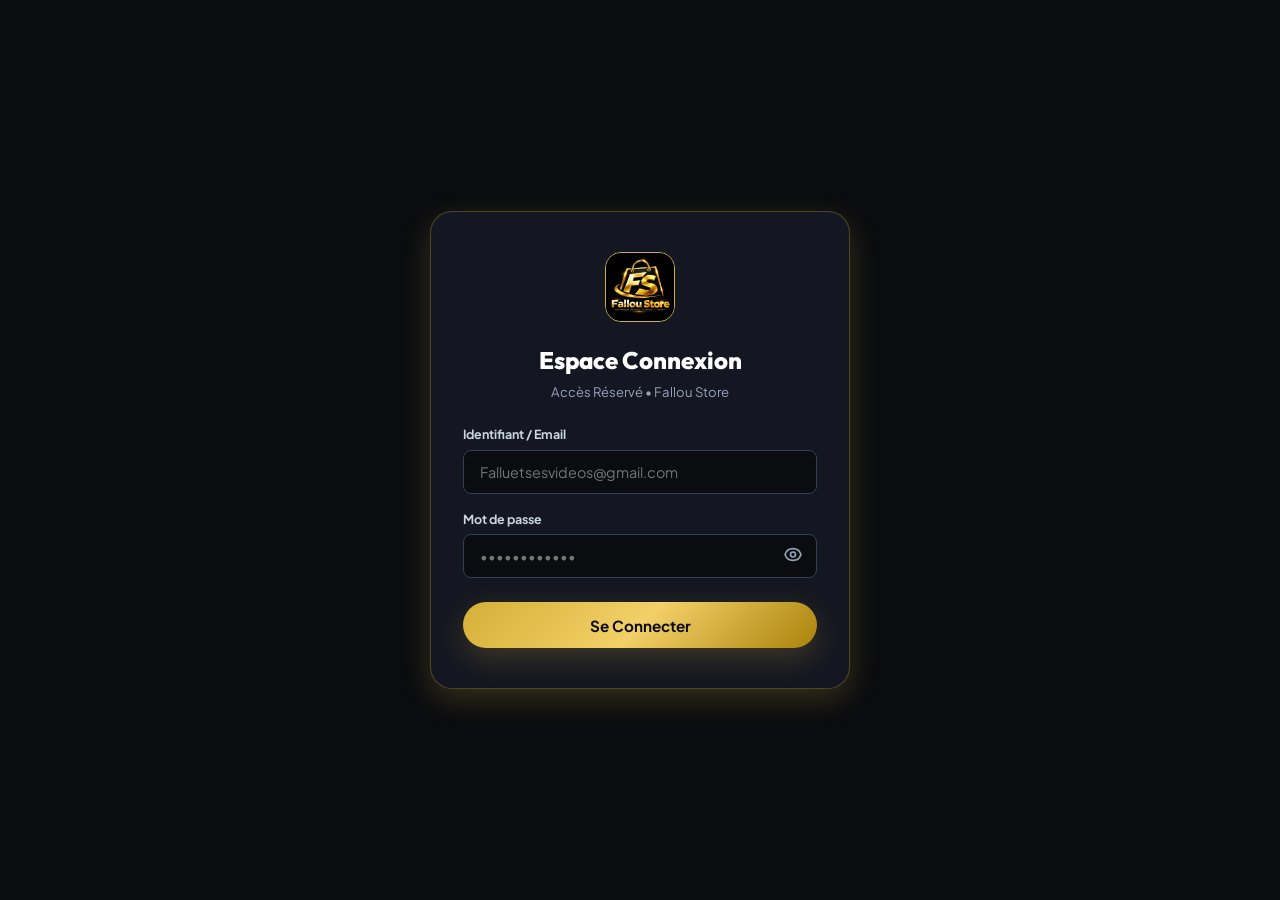
==== commit 8b62bd3b: "fix: update contact and admin email to Falluetsesvideos@gmail.com and hours to Lun - Dim" ====
--- a/admin.html
+++ b/admin.html
@@ -24,13 +24,21 @@
       background: #141721;
       border: 1px solid rgba(212, 175, 55, 0.25);
       border-radius: var(--fs-radius-md);
-      padding: 1rem 1.5rem;
+      padding: 0.85rem 1rem;
       display: flex;
-      align-items: center;
-      justify-content: space-between;
-      margin-bottom: 1.75rem;
-      flex-wrap: wrap;
-      gap: 1rem;
+      flex-direction: column;
+      align-items: stretch;
+      margin-bottom: 1.25rem;
+      gap: 0.85rem;
+    }
+    @media (min-width: 900px) {
+      .admin-top-nav {
+        flex-direction: row;
+        align-items: center;
+        justify-content: space-between;
+        padding: 1rem 1.5rem;
+        margin-bottom: 1.75rem;
+      }
     }
     .admin-logo-wrap {
       display: flex;
@@ -39,19 +47,25 @@
     }
     .admin-nav-tabs {
       display: flex;
-      gap: 0.5rem;
+      gap: 0.4rem;
       background: #0b0c10;
       padding: 4px;
       border-radius: var(--fs-radius-full);
-      flex-wrap: wrap;
-    }
+      overflow-x: auto;
+      scrollbar-width: none;
+      -webkit-overflow-scrolling: touch;
+      flex-wrap: nowrap;
+    }
+    .admin-nav-tabs::-webkit-scrollbar { display: none; }
     .admin-nav-tab {
-      padding: 0.5rem 1rem;
-      font-size: 0.85rem;
+      padding: 0.45rem 0.85rem;
+      font-size: 0.8rem;
       font-weight: 700;
       color: #94a3b8;
       border-radius: var(--fs-radius-full);
       transition: var(--fs-transition);
+      white-space: nowrap;
+      flex-shrink: 0;
     }
     .admin-nav-tab.active {
       background: var(--fs-gold-gradient);
@@ -59,9 +73,22 @@
     }
     .admin-kpi-grid {
       display: grid;
-      grid-template-columns: repeat(auto-fit, minmax(240px, 1fr));
-      gap: 1.25rem;
-      margin-bottom: 2rem;
+      grid-template-columns: 1fr 1fr;
+      gap: 0.75rem;
+      margin-bottom: 1.5rem;
+    }
+    @media (min-width: 640px) {
+      .admin-kpi-grid {
+        grid-template-columns: repeat(3, 1fr);
+        gap: 1rem;
+      }
+    }
+    @media (min-width: 1024px) {
+      .admin-kpi-grid {
+        grid-template-columns: repeat(auto-fit, minmax(220px, 1fr));
+        gap: 1.25rem;
+        margin-bottom: 2rem;
+      }
     }
     .admin-kpi-card {
       background: #141721;
@@ -123,12 +150,47 @@
     }
     .admin-table-wrap {
       overflow-x: auto;
+      -webkit-overflow-scrolling: touch;
+      scrollbar-width: thin;
+      scrollbar-color: rgba(212,175,55,0.3) transparent;
     }
     table.admin-table {
       width: 100%;
       border-collapse: collapse;
       text-align: left;
       font-size: 0.88rem;
+      min-width: 600px;
+    }
+
+    /* Cards mobile pour commandes */
+    .fs-order-cards-mobile { display: flex; flex-direction: column; gap: 0.85rem; }
+    .fs-order-card-m {
+      background: #1a1f2e; border: 1px solid rgba(212,175,55,0.2);
+      border-radius: 12px; padding: 1rem;
+    }
+    .fs-order-card-m-head {
+      display: flex; justify-content: space-between;
+      align-items: flex-start; margin-bottom: 0.75rem; gap: 0.5rem;
+    }
+    .fs-order-card-m-ref { font-weight: 800; color: var(--fs-gold); font-size: 0.88rem; }
+    .fs-order-card-m-date { font-size: 0.73rem; color: #64748b; }
+    .fs-order-card-m-client { font-weight: 700; color: #fff; font-size: 0.9rem; }
+    .fs-order-card-m-phone { font-size: 0.8rem; color: #25d366; font-weight: 700; margin: 2px 0 0.5rem; }
+    .fs-order-card-m-items { font-size: 0.78rem; color: #94a3b8; margin-bottom: 0.5rem; }
+    .fs-order-card-m-footer {
+      display: flex; justify-content: space-between; align-items: center;
+      flex-wrap: wrap; gap: 0.5rem; margin-top: 0.75rem;
+      padding-top: 0.75rem; border-top: 1px solid rgba(255,255,255,0.06);
+    }
+    .fs-order-card-m-amount { font-weight: 800; color: var(--fs-gold-light); font-size: 0.95rem; }
+
+    @media (max-width: 767px) {
+      .admin-table-wrap.fs-orders-table-wrap { display: none; }
+      .fs-order-cards-mobile { display: flex; }
+    }
+    @media (min-width: 768px) {
+      .admin-table-wrap.fs-orders-table-wrap { display: block; }
+      .fs-order-cards-mobile { display: none; }
     }
     table.admin-table th {
       background: #0f121a;
@@ -198,7 +260,7 @@
       <form id="adminLoginForm">
         <div style="margin-bottom: 1rem; text-align: left;">
           <label style="display: block; font-size: 0.78rem; font-weight: 700; color: #cbd5e1; margin-bottom: 0.35rem;">Identifiant / Email</label>
-          <input type="email" id="loginEmail" class="fs-form-control" style="background: #0b0c10; border-color: #334155; color: #fff;" placeholder="nom@exemple.com" required>
+          <input type="email" id="loginEmail" class="fs-form-control" style="background: #0b0c10; border-color: #334155; color: #fff;" placeholder="Falluetsesvideos@gmail.com" required>
         </div>
         <div style="margin-bottom: 1.5rem; text-align: left;">
           <label style="display: block; font-size: 0.78rem; font-weight: 700; color: #cbd5e1; margin-bottom: 0.35rem;">Mot de passe</label>
@@ -304,7 +366,7 @@
           </div>
           <button class="fs-btn-primary" style="padding: 0.45rem 1rem; font-size: 0.82rem;" onclick="switchAdminTab('tabOrders')">Gérer Tout le Planning</button>
         </div>
-        <div class="admin-table-wrap">
+        <div class="admin-table-wrap fs-orders-table-wrap">
           <table class="admin-table">
             <thead>
               <tr>
@@ -322,6 +384,8 @@
             </tbody>
           </table>
         </div>
+        <!-- Version CARDS pour mobile -->
+        <div class="fs-order-cards-mobile" id="upcomingOrdersMobile"></div>
       </div>
 
       <!-- Dernières Commandes Récentes -->
@@ -330,7 +394,7 @@
           <h3>Toutes les Commandes Récentes</h3>
           <button class="fs-btn-primary" style="padding: 0.45rem 1rem; font-size: 0.82rem;" onclick="switchAdminTab('tabOrders')">Voir Historique Complet</button>
         </div>
-        <div class="admin-table-wrap">
+        <div class="admin-table-wrap fs-orders-table-wrap">
           <table class="admin-table">
             <thead>
               <tr>
@@ -349,6 +413,8 @@
             </tbody>
           </table>
         </div>
+        <!-- Version CARDS pour mobile -->
+        <div class="fs-order-cards-mobile" id="overviewOrdersMobile"></div>
       </div>
     </div>
 
@@ -366,7 +432,7 @@
             <button class="fs-btn-video" style="font-size: 0.8rem; padding: 0.45rem 0.85rem;" onclick="filterOrdersByStatus('done')">Livrées</button>
           </div>
         </div>
-        <div class="admin-table-wrap">
+        <div class="admin-table-wrap fs-orders-table-wrap">
           <table class="admin-table">
             <thead>
               <tr>
@@ -386,6 +452,8 @@
             </tbody>
           </table>
         </div>
+        <!-- Version CARDS pour mobile -->
+        <div class="fs-order-cards-mobile" id="allOrdersMobile"></div>
       </div>
     </div>
 
--- a/css/style.css
+++ b/css/style.css
@@ -66,6 +66,9 @@
   scroll-behavior: smooth;
   font-size: 16px;
   -webkit-tap-highlight-color: transparent;
+  /* Empêche le scroll horizontal sur TOUS les appareils */
+  overflow-x: hidden;
+  max-width: 100vw;
 }
 
 body {
@@ -74,7 +77,10 @@
   color: var(--fs-text-main);
   line-height: 1.5;
   overflow-x: hidden;
+  /* Safe area pour iPhone notch + barre d'accueil */
   padding-bottom: calc(var(--fs-mobile-bar-height) + env(safe-area-inset-bottom, 0px));
+  /* Empêche les éléments absolus de créer un scroll horizontal */
+  position: relative;
 }
 
 @media (min-width: 992px) {
@@ -108,7 +114,15 @@
   width: 100%;
   max-width: 1280px;
   margin: 0 auto;
-  padding: 0 1.25rem;
+  padding: 0 1rem;
+  /* Évite le débordement horizontal */
+  box-sizing: border-box;
+}
+
+@media (min-width: 768px) {
+  .container {
+    padding: 0 1.5rem;
+  }
 }
 
 /* ==========================================================================
@@ -1267,19 +1281,19 @@
   bottom: 0;
   left: 0;
   right: 0;
-  height: var(--fs-mobile-bar-height);
   background: rgba(15, 23, 42, 0.97);
   backdrop-filter: blur(14px);
   -webkit-backdrop-filter: blur(14px);
   border-top: 1px solid rgba(212, 175, 55, 0.3);
   display: flex;
-  align-items: center;
+  align-items: flex-start; /* items en haut, padding gère la safe area */
   justify-content: space-around;
   z-index: 999;
-  padding: 0 0.5rem;
-  /* Safe area for phones with home bar */
-  padding-bottom: env(safe-area-inset-bottom, 0px);
-  height: calc(var(--fs-mobile-bar-height) + env(safe-area-inset-bottom, 0px));
+  padding: 0.5rem 0.5rem 0;
+  /* Safe area barre d'accueil iPhone */
+  padding-bottom: max(env(safe-area-inset-bottom, 0px), 6px);
+  height: auto;
+  min-height: var(--fs-mobile-bar-height);
 }
 
 @media (min-width: 992px) {
@@ -1511,14 +1525,22 @@
   inset: 0;
   background: rgba(0, 0, 0, 0.7);
   backdrop-filter: blur(5px);
+  -webkit-backdrop-filter: blur(5px);
   z-index: 3000;
   display: flex;
-  align-items: center;
+  align-items: flex-end; /* Sur mobile: modal monte du bas */
   justify-content: center;
-  padding: 1rem;
+  padding: 0;
   opacity: 0;
   visibility: hidden;
   transition: var(--fs-transition);
+}
+
+@media (min-width: 768px) {
+  .fs-modal-backdrop {
+    align-items: center;
+    padding: 1rem;
+  }
 }
 
 .fs-modal-backdrop.active {
@@ -1528,19 +1550,38 @@
 
 .fs-modal-window {
   background: #ffffff;
-  border-radius: var(--fs-radius-lg);
+  border-radius: var(--fs-radius-lg) var(--fs-radius-lg) 0 0; /* Arrondi seulement en haut sur mobile */
   max-width: 850px;
   width: 100%;
-  max-height: 90vh;
+  /* Calcul précis: 100vh - safe area top & bottom */
+  max-height: calc(100dvh - env(safe-area-inset-top, 20px) - env(safe-area-inset-bottom, 0px));
   overflow-y: auto;
+  overflow-x: hidden;
+  -webkit-overflow-scrolling: touch;
   position: relative;
   box-shadow: var(--fs-shadow-lg);
-  transform: scale(0.95);
-  transition: var(--fs-transition);
+  transform: translateY(30px);
+  transition: var(--fs-transition);
+  /* Safe area bottom (barre d'accueil iPhone) */
+  padding-bottom: env(safe-area-inset-bottom, 0px);
+}
+
+@media (min-width: 768px) {
+  .fs-modal-window {
+    border-radius: var(--fs-radius-lg);
+    max-height: 90vh;
+    transform: scale(0.95);
+  }
 }
 
 .fs-modal-backdrop.active .fs-modal-window {
-  transform: scale(1);
+  transform: translateY(0);
+}
+
+@media (min-width: 768px) {
+  .fs-modal-backdrop.active .fs-modal-window {
+    transform: scale(1);
+  }
 }
 
 .fs-modal-close {
@@ -1576,8 +1617,8 @@
 @media (max-width: 768px) {
   .fs-modal-pdp {
     grid-template-columns: 1fr;
-    padding: 1.5rem;
-    gap: 1.25rem;
+    padding: 1rem;
+    gap: 1rem;
   }
 }
 
@@ -2033,3 +2074,122 @@
   transition: width 0.6s ease;
 }
 
+/* ==========================================================================
+   19. CORRECTIFS MOBILE CRITIQUES — Scroll horizontal & Safe Area
+   ========================================================================== */
+
+/* Bloquer tout débordement horizontal sans exception */
+section, header, footer, aside, nav, main, article {
+  overflow-x: hidden;
+  max-width: 100vw;
+}
+
+/* Hero — slides ne débordent pas */
+.fs-hero,
+.fs-hero-card,
+.fs-hero-bg-carousel,
+.fs-hero-slide {
+  overflow: hidden;
+  max-width: 100%;
+}
+
+/* Cartes produits — fix pour grid items */
+.fs-card {
+  min-width: 0;
+  max-width: 100%;
+}
+
+/* Boutons d'action produit collés en bas de la modal — au-dessus de la barre Safari */
+.fs-pdp-actions {
+  position: sticky;
+  bottom: 0;
+  background: #ffffff;
+  padding: 1rem;
+  padding-bottom: max(1rem, env(safe-area-inset-bottom, 16px));
+  border-top: 1px solid #f1f5f9;
+  display: flex;
+  gap: 0.75rem;
+  z-index: 10;
+}
+
+@media (min-width: 768px) {
+  .fs-pdp-actions {
+    position: static;
+    padding: 1.5rem 0 0;
+    background: transparent;
+    border-top: none;
+  }
+}
+
+/* Scroll horizontal interne sans créer d'overflow global */
+.fs-categories-scroll {
+  overflow-x: auto;
+  overflow-y: hidden;
+  -webkit-overflow-scrolling: touch;
+  scrollbar-width: none;
+  -ms-overflow-style: none;
+}
+.fs-categories-scroll::-webkit-scrollbar { display: none; }
+
+/* ==========================================================================
+   20. OPTIMISATIONS DE PERFORMANCE
+   ========================================================================== */
+
+/* Content-visibility pour les sections hors écran (gain chargement) */
+.fs-catalog-section,
+.fs-trust-section,
+.fs-testimonials-section,
+.fs-faq-section,
+.fs-footer {
+  content-visibility: auto;
+  contain-intrinsic-size: 0 500px;
+}
+
+/* GPU acceleration pour les images */
+.fs-card-img,
+.fs-pdp-main-img,
+.fs-pdp-thumb {
+  transform: translateZ(0);
+  backface-visibility: hidden;
+  -webkit-backface-visibility: hidden;
+}
+
+/* Skeleton loader pour images lazy */
+img[loading="lazy"] {
+  background: linear-gradient(90deg, #f0f4f8 25%, #e2e8f0 50%, #f0f4f8 75%);
+  background-size: 200% 100%;
+  animation: skeleton-shimmer 1.5s infinite;
+}
+@keyframes skeleton-shimmer {
+  0%   { background-position: -200% 0; }
+  100% { background-position:  200% 0; }
+}
+
+/* Réduction animations si préférence utilisateur */
+@media (prefers-reduced-motion: reduce) {
+  *, *::before, *::after {
+    animation-duration: 0.01ms !important;
+    transition-duration: 0.01ms !important;
+  }
+}
+
+/* PDP mobile — contenu ne dépasse pas la barre Safari */
+@media (max-width: 767px) {
+  .fs-pdp-details {
+    padding-bottom: calc(5rem + env(safe-area-inset-bottom, 0px));
+  }
+  .fs-pdp-title {
+    font-size: 1.2rem;
+  }
+  .fs-modal-window {
+    max-height: 95dvh;
+  }
+  /* Taille minimale tactile recommandée */
+  .fs-btn-add-cart,
+  .fs-btn-direct-wa {
+    min-height: 48px;
+    touch-action: manipulation;
+  }
+}
+
+
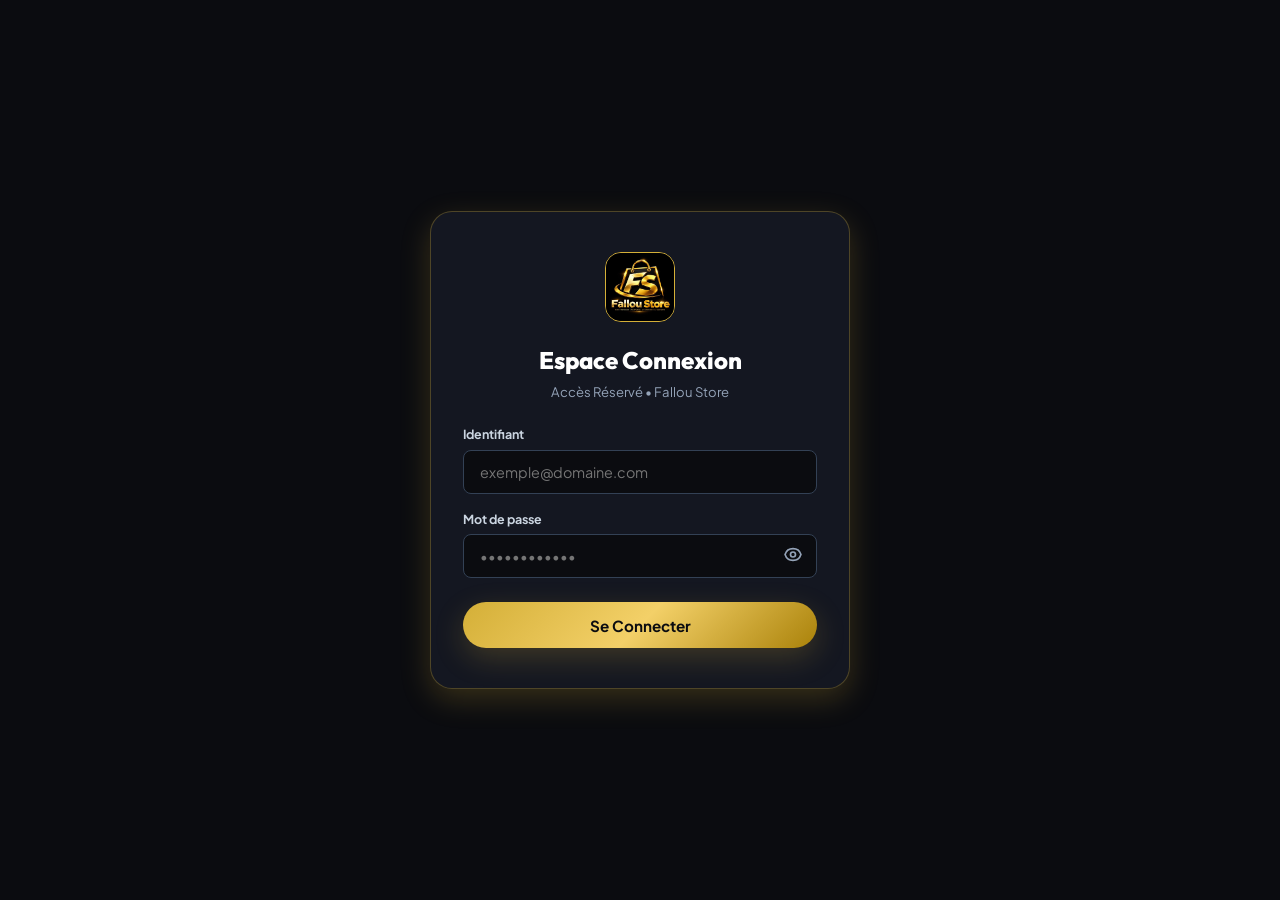
==== commit 5d1cd358: "security: strengthen SSL/HSTS, hide admin link & email, SHA256 auth, rate limiting and traffic concu" ====
--- a/admin.html
+++ b/admin.html
@@ -257,15 +257,17 @@
       <h2 style="font-family: var(--fs-font-display); font-size: 1.5rem; font-weight: 800; color: #fff; margin-bottom: 0.25rem;">Espace Connexion</h2>
       <p style="font-size: 0.82rem; color: #94a3b8; margin-bottom: 1.5rem;">Accès Réservé • Fallou Store</p>
 
-      <form id="adminLoginForm">
+      <form id="adminLoginForm" autocomplete="off">
+        <!-- Honeypot anti-bot (champ invisible) -->
+        <input type="text" name="website" style="display:none;" tabindex="-1" autocomplete="off">
         <div style="margin-bottom: 1rem; text-align: left;">
-          <label style="display: block; font-size: 0.78rem; font-weight: 700; color: #cbd5e1; margin-bottom: 0.35rem;">Identifiant / Email</label>
-          <input type="email" id="loginEmail" class="fs-form-control" style="background: #0b0c10; border-color: #334155; color: #fff;" placeholder="Falluetsesvideos@gmail.com" required>
+          <label style="display: block; font-size: 0.78rem; font-weight: 700; color: #cbd5e1; margin-bottom: 0.35rem;">Identifiant</label>
+          <input type="email" id="loginEmail" class="fs-form-control" style="background: #0b0c10; border-color: #334155; color: #fff;" placeholder="exemple@domaine.com" required autocomplete="off">
         </div>
         <div style="margin-bottom: 1.5rem; text-align: left;">
           <label style="display: block; font-size: 0.78rem; font-weight: 700; color: #cbd5e1; margin-bottom: 0.35rem;">Mot de passe</label>
           <div style="position: relative;">
-            <input type="password" id="loginPassword" class="fs-form-control" style="background: #0b0c10; border-color: #334155; color: #fff; padding-right: 42px;" placeholder="••••••••••••" required>
+            <input type="password" id="loginPassword" class="fs-form-control" style="background: #0b0c10; border-color: #334155; color: #fff; padding-right: 42px;" placeholder="••••••••••••" required autocomplete="current-password">
             <button type="button" id="togglePasswordBtn" style="position: absolute; right: 10px; top: 50%; transform: translateY(-50%); background: none; border: none; color: #94a3b8; cursor: pointer; padding: 4px;" title="Afficher/Masquer le mot de passe">
               <svg id="eyeIcon" width="20" height="20" fill="none" stroke="currentColor" viewBox="0 0 24 24">
                 <path stroke-linecap="round" stroke-linejoin="round" stroke-width="2" d="M15 12a3 3 0 11-6 0 3 3 0 016 0z"/>
